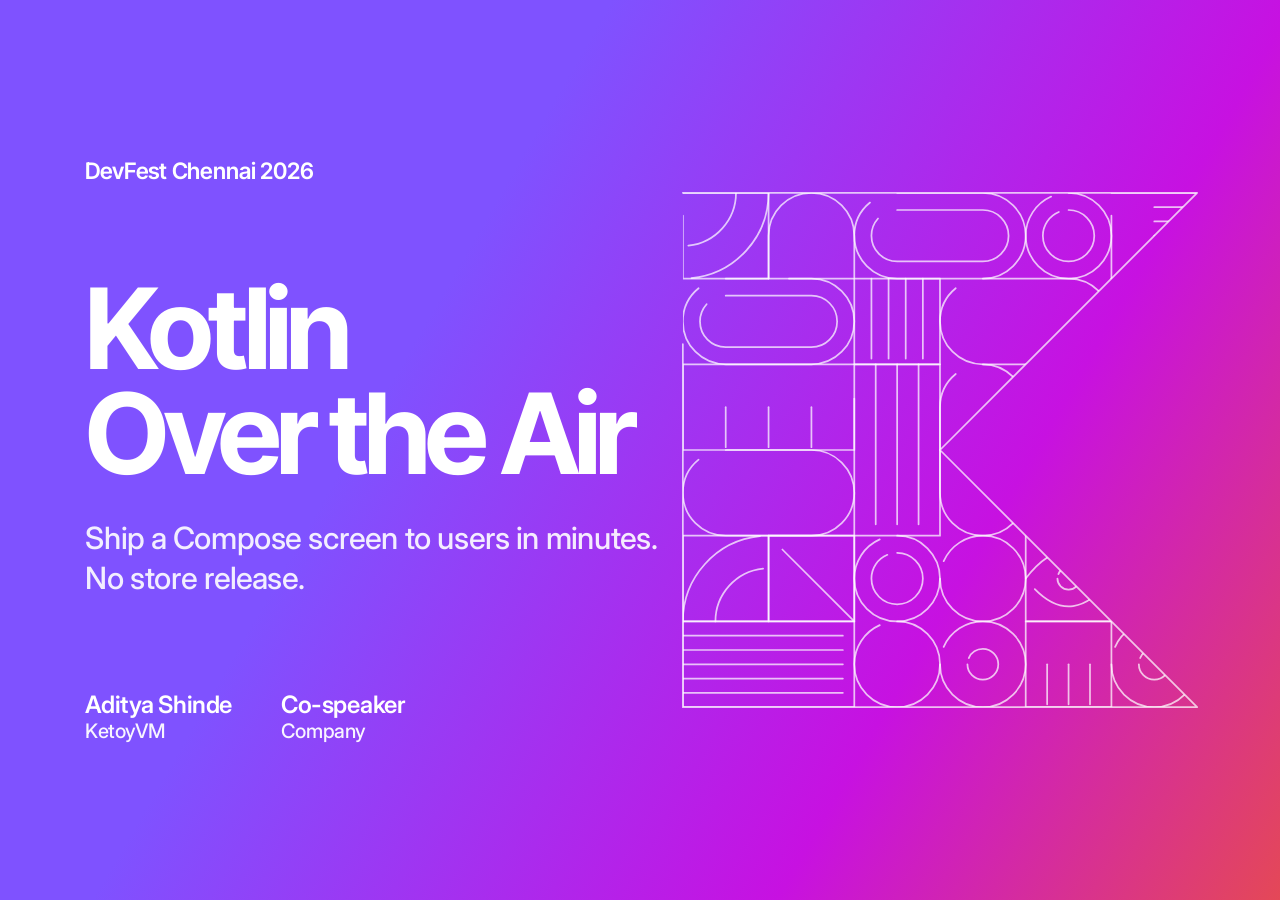
==== devfest-chennai-26/index.html @ d12cdced "DevFest Chennai 2026: Kotlin Over the Air Static site for slides.ketoy.dev. Landing page at the root" ====
<!doctype html>
<html lang="en">
<head>
  <meta charset="utf-8">
  <meta name="viewport" content="width=device-width, initial-scale=1">
  <title>Kotlin Over the Air — DevFest Chennai 2026</title>
  <meta name="description" content="Kotlin Over the Air: ship a Compose screen to users in minutes, without a store release — DevFest Chennai 2026">
  <link rel="stylesheet" href="vendor/reveal.js/dist/reset.css">
  <link rel="stylesheet" href="vendor/reveal.js/dist/reveal.css">
  <link rel="stylesheet" href="css/konf.css?v=20261015021016">
</head>
<body>

<!-- Shared gradients and markers -->
<svg width="0" height="0" style="position:absolute" aria-hidden="true">
  <defs>
    <linearGradient id="gLine" x1="0" y1="0" x2="1" y2="0">
      <stop offset="0" stop-color="#ff3d8b"/>
      <stop offset=".45" stop-color="#ff5a2a"/>
      <stop offset=".75" stop-color="#e03dff"/>
      <stop offset="1" stop-color="#8a3bff"/>
    </linearGradient>
    <linearGradient id="gWarm" x1="0" y1="0" x2="1" y2="1"><stop offset="0" stop-color="#ff8a1a"/><stop offset="1" stop-color="#ff3d8b"/></linearGradient>
    <linearGradient id="gSun" x1="0" y1="0" x2="1" y2="1"><stop offset="0" stop-color="#ffc61a"/><stop offset="1" stop-color="#ff7a1a"/></linearGradient>
    <linearGradient id="gViolet" x1="0" y1="0" x2="1" y2="1"><stop offset="0" stop-color="#9a3bff"/><stop offset="1" stop-color="#3b4bff"/></linearGradient>
    <linearGradient id="gPink" x1="0" y1="0" x2="1" y2="1"><stop offset="0" stop-color="#ff3d8b"/><stop offset="1" stop-color="#c42cf0"/></linearGradient>
    <!-- Icon set: monoline, 48px grid, drawn with currentColor -->
    <symbol id="i-code" viewBox="0 0 48 48"><path d="M17 14l-9 10 9 10M31 14l9 10-9 10M27 9l-6 30"/></symbol><symbol id="i-gear" viewBox="0 0 48 48"><circle cx="24" cy="24" r="7"/><path d="M24 5v7M24 36v7M5 24h7M36 24h7M10.6 10.6l5 5M32.4 32.4l5 5M10.6 37.4l5-5M32.4 15.6l5-5"/></symbol><symbol id="i-file" viewBox="0 0 48 48"><path d="M12 5h16l9 9v29H12z"/><path d="M28 5v9h9"/><circle cx="24.5" cy="27" r="5"/><path d="M21.5 31.5L20 39l4.5-2 4.5 2-1.5-7.5"/></symbol><symbol id="i-chip" viewBox="0 0 48 48"><rect x="14" y="14" width="20" height="20" rx="3"/><rect x="20" y="20" width="8" height="8" rx="1"/><path d="M19 7v7M24 7v7M29 7v7M19 34v7M24 34v7M29 34v7M7 19h7M7 24h7M7 29h7M34 19h7M34 24h7M34 29h7"/></symbol><symbol id="i-phone" viewBox="0 0 48 48"><rect x="14" y="5" width="20" height="38" rx="4"/><path d="M19 13h10M19 19h10M19 25h6M22 38h4"/></symbol><symbol id="i-braces" viewBox="0 0 48 48"><path d="M18 8c-4 0-5 2-5 5v6c0 3-2 5-4 5 2 0 4 2 4 5v6c0 3 1 5 5 5M30 8c4 0 5 2 5 5v6c0 3 2 5 4 5-2 0-4 2-4 5v6c0 3-1 5-5 5"/></symbol><symbol id="i-map" viewBox="0 0 48 48"><rect x="6" y="9" width="14" height="11" rx="2"/><rect x="28" y="28" width="14" height="11" rx="2"/><path d="M20 14.5h7a4 4 0 0 1 4 4V28"/><path d="M27 24l4 4 4-4"/></symbol><symbol id="i-grid" viewBox="0 0 48 48"><rect x="8" y="8" width="13" height="13" rx="2"/><rect x="27" y="8" width="13" height="13" rx="2"/><rect x="8" y="27" width="13" height="13" rx="2"/><rect x="27" y="27" width="13" height="13" rx="2"/></symbol><symbol id="i-kotlin" viewBox="0 0 48 48"><path d="M10 10h28L24 24l14 14H10z"/></symbol><symbol id="i-lock" viewBox="0 0 48 48"><rect x="12" y="21" width="24" height="19" rx="3"/><path d="M17 21v-5a7 7 0 0 1 14 0v5"/><path d="M24 29v4"/></symbol><symbol id="i-shield" viewBox="0 0 48 48"><path d="M24 5l15 5v12c0 9.5-6.5 16-15 20-8.5-4-15-10.5-15-20V10z"/><path d="M17.5 23.5l4.5 4.5 8.5-8.5"/></symbol><symbol id="i-layers" viewBox="0 0 48 48"><path d="M24 7l17 8.5L24 24 7 15.5z"/><path d="M7 24l17 8.5L41 24M7 32.5L24 41l17-8.5"/></symbol><symbol id="i-check" viewBox="0 0 48 48"><path d="M9 13l3 3 5-6M9 25l3 3 5-6M9 37l3 3 5-6M24 13h15M24 25h15M24 37h15"/></symbol><symbol id="i-play" viewBox="0 0 48 48"><circle cx="24" cy="24" r="17"/><path d="M20.5 16.5L32 24l-11.5 7.5z"/></symbol><symbol id="i-gauge" viewBox="0 0 48 48"><path d="M7 33a17 17 0 0 1 34 0"/><path d="M24 33l8-10"/><circle cx="24" cy="33" r="2.5"/><path d="M12 33h3M33 33h3M24 18v3"/></symbol><symbol id="i-power" viewBox="0 0 48 48"><path d="M24 7v15"/><path d="M15 12.5a14 14 0 1 0 18 0"/></symbol><symbol id="i-rewind" viewBox="0 0 48 48"><path d="M11 24a13 13 0 1 0 4-9.4"/><path d="M10 8v8h8"/></symbol><symbol id="i-home" viewBox="0 0 48 48"><path d="M7 23L24 9l17 14"/><path d="M12 19v21h24V19"/><path d="M20 40v-9h8v9"/></symbol><symbol id="i-text" viewBox="0 0 48 48"><path d="M10 11h28M24 11v27M17 38h14"/></symbol><symbol id="i-plug" viewBox="0 0 48 48"><path d="M18 5v10M30 5v10M12 15h24v8a12 12 0 0 1-24 0z"/><path d="M24 35v8"/></symbol><symbol id="i-brush" viewBox="0 0 48 48"><path d="M31 6l11 11-15 15-11-11z"/><path d="M16 23c-5 0-8 3.5-8 8.5 0 4-2.5 7-2.5 7s10.5 1 14-2.5c3-3 2.5-8-3.5-13z"/></symbol><symbol id="i-db" viewBox="0 0 48 48"><ellipse cx="24" cy="12" rx="13" ry="5"/><path d="M11 12v24c0 2.8 5.8 5 13 5s13-2.2 13-5V12M11 24c0 2.8 5.8 5 13 5s13-2.2 13-5"/></symbol><symbol id="i-nav" viewBox="0 0 48 48"><path d="M24 6l12 34-12-7-12 7z"/></symbol><symbol id="i-globe" viewBox="0 0 48 48"><circle cx="24" cy="24" r="17"/><path d="M7 24h34M24 7c5 5 7.5 11 7.5 17S29 36 24 41c-5-5-7.5-11-7.5-17S19 12 24 7z"/></symbol><symbol id="i-threads" viewBox="0 0 48 48"><path d="M7 14h34M7 24h24M7 34h29"/><circle cx="36" cy="24" r="3"/></symbol><symbol id="i-x" viewBox="0 0 48 48"><path d="M14 14l20 20M34 14L14 34"/></symbol><symbol id="i-team" viewBox="0 0 48 48"><circle cx="18" cy="17" r="6"/><circle cx="32" cy="19" r="5"/><path d="M7 39c0-6 5-10 11-10s11 4 11 10M29 30c6 0 12 3 12 9"/></symbol>
    <marker id="tip" viewBox="0 0 12 12" refX="10" refY="6" markerWidth="7" markerHeight="7" orient="auto-start-reverse">
      <path d="M0 0 L12 6 L0 12 z" fill="rgba(255,255,255,.64)"/>
    </marker>
  </defs>
</svg>

<div class="reveal">
  <div class="slides">

    <!-- 01 · TITLE ======================================================= -->
    <section class="s s-title kotlin" data-background-color="#7f52ff" data-background-gradient="linear-gradient(120deg, #7F52FF 0%, #7F52FF 34%, #C711E1 72%, #E44857 100%)">
      <svg class="art" data-art="line" data-cols="6" data-rows="6" data-cell="120" data-seed="11" data-mask="k" data-stroke="rgba(255,255,255,.72)"></svg>
      <div class="event z">DevFest Chennai 2026</div>
      <div class="z">
        <h1>Kotlin<br>Over the Air</h1>
        <p class="lead">Ship a Compose screen to users in minutes. No store release.</p>
      </div>
      <div class="who z">
        <span>Aditya Shinde<small>KetoyVM</small></span>
        <span>Co-speaker<small>Company</small></span>
      </div>
      <aside class="notes">
        <p>⏱ 0:00 → 1:30 · <b>[A] Aditya</b></p>
        <ul>
          <li>Hands up: who shipped a one-line fix, then waited a week?</li>
          <li>"That wait is what this talk is about."</li>
          <li>One sentence each: who we are. KetoyVM, open source.</li>
          <li>Promise: by the end you'll see a Kotlin edit reach a phone, live.</li>
        </ul>
        <p>→ "Let's start with that week."</p>
      </aside>
    </section>

    <!-- 02 · THE PROBLEM ================================================= -->
    <section class="s kotlin s-problem" data-background-color="#7f52ff">
      <svg class="art" data-art="solid" data-cols="4" data-rows="2" data-cell="110" data-seed="31" data-mask="rect" data-fills="url(#gWarm),url(#gSun),url(#gPink)" style="right:-30px; top:-30px; width:440px; height:220px"></svg>
      <h2>Your fix is ready today.<br>Your users get it <span class="late">next week.</span></h2>

      <span class="fragment trigger" data-fragment-index="0" data-run="timeline"></span>
      <div class="timeline" id="timeline">
        <div class="rail"><i></i></div>
        <div class="step" style="left:0%"><div class="node"></div><div class="t">Fix merged<small>Day 0</small></div></div>
        <div class="step" style="left:17%"><div class="node"></div><div class="t">Build + QA<small>Day 1–2</small></div></div>
        <div class="step" style="left:34%"><div class="node"></div><div class="t">Store review<small>hours to 2 days</small></div></div>
        <div class="step" style="left:52%"><div class="node"></div><div class="t">Staged rollout<small>days</small></div></div>
        <div class="step late" style="left:100%"><div class="node"></div><div class="t">Users update<small>1–2 weeks · some never</small></div></div>
      </div>

      <div class="who-ships">
        <span class="k fragment fade" data-fragment-index="1">Server-driven UI in production</span>
        <span class="v fragment fade" data-fragment-index="1">Airbnb · Lyft · Netflix · Spotify</span>
        <span class="k fragment fade" data-fragment-index="1">Code over the air in production</span>
        <span class="v fragment fade" data-fragment-index="1">React Native (Expo Updates) · Flutter (Shorebird)</span>
      </div>
      <p class="kq fragment rise" data-fragment-index="1">Kotlin and Compose<span>?</span></p>

      <aside class="notes">
        <p>⏱ 1:30 → 3:30 · <b>[A]</b> · CLICK ×2</p>
        <ul>
          <li><b>▶1 timeline.</b> Play review is hours. The long pole is <i>users not updating</i>.</li>
          <li>Feature flags only toggle what already shipped.</li>
          <li><b>▶2</b> Both rows and "Kotlin?" appear. SDUI teams: Airbnb, Lyft, Netflix, Spotify.</li>
          <li>RN and Flutter devs ship <i>code</i> over the air today.</li>
          <li>Land on "Kotlin?" Pause. Let the room answer.</li>
        </ul>
        <p>→ "Here's why that week matters."</p>
        <p><i>Swiggy / Flipkart removed: no public source. Add back only with a link.</i></p>
      </aside>
    </section>

    <!-- 03 · STATEMENT — Diwali ========================================== -->
    <section class="s st" data-background-color="#8f2cf0">
      <div class="field" data-field></div>
      <div class="z">
        <h2>Your Diwali banner has to be live on Diwali morning.</h2>
        <p class="lead">Not when the last user finally updates.</p>
      </div>
      <aside class="notes">
        <p>⏱ 3:30 → 4:00 · <b>[A]</b></p>
        <ul>
          <li>Let it sit. Two seconds of silence.</li>
          <li>A festival sale, a wrong price, a broken onboarding step.</li>
        </ul>
        <p>→ "Two ideas get confused here. Let's separate them."</p>
      </aside>
    </section>

    <!-- 04 · DESCRIBING vs SHIPPING ====================================== -->
    <section class="s s-vs" data-background-color="#1d1442">
      <svg class="art ghost fade-right" data-art="line" data-cols="16" data-rows="9" data-cell="120" data-seed="201" data-mask="rect" data-stroke="rgba(255,255,255,.09)" style="left:0; top:0; width:1920px; height:1080px"></svg>
      <svg class="art" data-art="line" data-cols="5" data-rows="2" data-cell="110" data-seed="17" data-mask="rect" style="right:-20px; top:-20px; width:550px; height:220px"></svg>
      <h2>Describing a screen<br>vs shipping a program</h2>

      <div class="lanes">
        <div class="lane-h"><svg class="ic lane-ic" aria-hidden="true"><use href="#i-braces"/></svg>Server-driven UI<small>sends a description</small></div>
        <div class="node-box dashed fragment light" data-fragment-index="1"><svg class="ic box-ic" aria-hidden="true"><use href="#i-braces"/></svg><span class="t"><code>{"type":…}</code></span><small>JSON description</small></div>
        <div class="node-box dashed fragment light" data-fragment-index="1"><svg class="ic box-ic" aria-hidden="true"><use href="#i-map"/></svg><span class="t">Interpreter</span><small>maps it to widgets</small></div>
        <div class="node-box dashed last fragment light" data-fragment-index="1"><svg class="ic box-ic" aria-hidden="true"><use href="#i-grid"/></svg><span class="t">Fixed widgets</span><small>no logic, no new UI</small></div>

        <div class="lane-h ota"><svg class="ic lane-ic" aria-hidden="true"><use href="#i-kotlin"/></svg>Kotlin over the air<small>sends a program</small></div>
        <div class="node-box solid fragment light" data-fragment-index="1"><svg class="ic box-ic" aria-hidden="true"><use href="#i-kotlin"/></svg><span class="t"><code>Screen.kt</code></span><small>Compose code</small></div>
        <div class="node-box solid fragment light" data-fragment-index="1"><svg class="ic box-ic" aria-hidden="true"><use href="#i-file"/></svg><span class="t"><code>.ktx</code> bundle</span><small>signed bytecode</small></div>
        <div class="node-box solid end last fragment light" data-fragment-index="1"><svg class="ic box-ic" aria-hidden="true"><use href="#i-chip"/></svg><span class="t">Sandboxed VM</span><small>state, Flow, M3</small></div>
      </div>

      <p class="verdict fragment rise" data-fragment-index="2">SDUI changes what a screen looks like.<br><span>OTA changes what it does.</span></p>
      <p class="capdef cap fragment rise" data-fragment-index="2">Both run only what the app chose to expose. We call those <b>capabilities</b>.</p>

      <aside class="notes">
        <p>⏱ 4:00 → 6:30 · <b>[A]</b> · CLICK ×2</p>
        <ul>
          <li><b>▶1</b> Both lanes light up. Walk them left to right: JSON ↔ a real <code>.kt</code> file,</li>
          <li>an interpreter ↔ a signed bytecode file,</li>
          <li>frozen widgets ↔ a VM with state, Flow, every component.</li>
          <li><b>▶2</b> ★ "SDUI changes what a screen looks like. OTA changes what it does."</li>
          <li>Define <b>capability</b>. You'll hear it all talk.</li>
        </ul>
        <p>→ "If you remember one sentence from today, make it this one."</p>
        <p><i>Store-policy question? "Hold it, slide 18 answers it."</i></p>
      </aside>
    </section>

    <!-- 05 · STATEMENT — Mantra ========================================== -->
    <section class="s st" data-background-color="#36333d">
      <svg class="art" data-art="line" data-cols="16" data-rows="3" data-cell="120" data-seed="4" data-mask="rect" style="left:0; bottom:0; width:1920px; height:360px"></svg>
      <div class="z" style="margin-top:-300px">
        <h2 class="mantra">The app is the operating system.<br><span>The server ships programs.</span></h2>
      </div>
      <aside class="notes">
        <p>⏱ 6:30 → 7:00 · <b>[A] → hand over to [B]</b></p>
        <ul><li>Say it once. Slowly. Don't explain it.</li></ul>
        <p>→ HANDOVER: "[B] will show you how a program gets from a <code>.kt</code> file to a phone."</p>
      </aside>
    </section>

    <!-- 06 · PIPELINE ===================================================== -->
    <section class="s s-map kotlin" data-background-color="#7f52ff">
      <svg class="art" data-art="line" data-cols="16" data-rows="2" data-cell="120" data-seed="42" data-mask="rect" data-stroke="rgba(255,255,255,.72)" style="left:0; bottom:0; width:1920px; height:240px"></svg>
      <h2>From <code>.kt</code> to a phone in five steps</h2>
      <div class="map">
        <div class="wire fragment" data-fragment-index="1"><span class="packet"></span></div>
        <div class="stop"><div class="o"><svg class="ic" aria-hidden="true"><use href="#i-code"/></svg></div><span class="num">01</span><b>Source</b><small>Kotlin + Compose</small></div>
        <div class="stop"><div class="o"><svg class="ic" aria-hidden="true"><use href="#i-gear"/></svg></div><span class="num">02</span><b>Compiler</b><small>checks the sandbox</small></div>
        <div class="stop"><div class="o"><svg class="ic" aria-hidden="true"><use href="#i-file"/></svg></div><span class="num">03</span><b>.ktx</b><small>a signed file</small></div>
        <div class="stop"><div class="o"><svg class="ic" aria-hidden="true"><use href="#i-chip"/></svg></div><span class="num">04</span><b>VM</b><small>inside your app</small></div>
        <div class="stop hot"><div class="o"><svg class="ic" aria-hidden="true"><use href="#i-phone"/></svg></div><span class="num">05</span><b>Compose</b><small>native UI</small></div>
      </div>
      <p class="define cap enter" style="--i:3"><b>KBC</b> = Ketoy bytecode, our own small instruction set.</p>
      <aside class="notes">
        <p>⏱ 7:00 → 8:00 · <b>[B]</b> · CLICK ×1</p>
        <ul>
          <li>One sentence per step. We go deep on 2, 3 and 4 next.</li>
          <li><b>▶1</b> Watch one screen travel the whole way.</li>
          <li>Define KBC (on screen). It's the only acronym.</li>
        </ul>
        <p>→ "Step two first: the compiler."</p>
      </aside>
    </section>

    <!-- 07–10 · COMPILER CODE WALK (auto-animated) ======================== -->
    <section class="s kotlin s-code" data-background-color="#7f52ff" data-auto-animate data-code-step="0">
      <svg class="art" data-id="deco" data-art="solid" data-cols="4" data-rows="2" data-cell="105" data-seed="58" data-mask="rect" data-fills="url(#gViolet),url(#gPink),url(#gWarm)" style="right:-30px; top:-30px; width:420px; height:210px"></svg>
      <div class="label" data-id="lbl">The compiler</div>
      <h2 data-id="h">Plain Kotlin in. Bytecode out.</h2>
      <div class="code-stage">
        <div class="code" data-id="code"><span class="l on" data-id="c1"><span class="an">@KetoyComposable</span></span><span class="l on" data-id="c2"><span class="kw">fun</span> <span class="fn">TodoListScreen</span>() {</span><span class="l i1" data-id="c3"><span class="kw">val</span> todos <span class="kw">by</span> <span class="fn">observeTodos</span>().<span class="fn">collectAsState</span>(emptyList())</span><span class="l i1" data-id="c4"><span class="fn">LazyColumn</span>(Modifier.<span class="fn">padding</span>(<span class="nu">16</span>.dp)) {</span><span class="l i2" data-id="c5"><span class="fn">items</span>(todos) { todo -&gt;</span><span class="l i3" data-id="c6"><span class="fn">Text</span>(todo.title, fontWeight = FontWeight.Bold)</span><span class="l i2" data-id="c7">}</span><span class="l i1" data-id="c8">}</span><span class="l" data-id="c9">}</span></div>
        <div class="bubble" data-id="bubble" style="top:2px">One annotation.<small>Everything this screen reaches compiles to KBC. Everything else stays normal Android code.</small></div>
      </div>
      <div class="step-dots" data-id="dots"><i class="on"></i><i></i><i></i><i></i></div>
      <aside class="notes">
        <p>⏱ 8:00 → 8:50 · <b>[B]</b></p>
        <ul>
          <li>Ordinary Compose. Only the annotation is new.</li>
          <li>The compiler follows every call from this root.</li>
          <li>It can live in your app module. No separate module.</li>
        </ul>
        <p>→ "Now the part server-driven UI can't do."</p>
      </aside>
    </section>

    <section class="s kotlin s-code" data-background-color="#7f52ff" data-auto-animate data-code-step="1">
      <svg class="art still" data-id="deco" data-art="solid" data-cols="4" data-rows="2" data-cell="105" data-seed="58" data-mask="rect" data-fills="url(#gViolet),url(#gPink),url(#gWarm)" style="right:-30px; top:-30px; width:420px; height:210px"></svg>
      <div class="label" data-id="lbl">The compiler</div>
      <h2 data-id="h">Plain Kotlin in. Bytecode out.</h2>
      <div class="code-stage">
        <div class="code" data-id="code"><span class="l" data-id="c1"><span class="an">@KetoyComposable</span></span><span class="l" data-id="c2"><span class="kw">fun</span> <span class="fn">TodoListScreen</span>() {</span><span class="l i1 on" data-id="c3"><span class="kw">val</span> todos <span class="kw">by</span> <span class="fn">observeTodos</span>().<span class="fn">collectAsState</span>(emptyList())</span><span class="l i1" data-id="c4"><span class="fn">LazyColumn</span>(Modifier.<span class="fn">padding</span>(<span class="nu">16</span>.dp)) {</span><span class="l i2" data-id="c5"><span class="fn">items</span>(todos) { todo -&gt;</span><span class="l i3" data-id="c6"><span class="fn">Text</span>(todo.title, fontWeight = FontWeight.Bold)</span><span class="l i2" data-id="c7">}</span><span class="l i1" data-id="c8">}</span><span class="l" data-id="c9">}</span></div>
        <div class="bubble" data-id="bubble" style="top:89px">Real state and Flow.<small><code>collectAsState</code>, <code>remember</code> and <code>ViewModel</code> run in the VM, with real recomposition.</small></div>
      </div>
      <div class="step-dots" data-id="dots"><i></i><i class="on"></i><i></i><i></i></div>
      <aside class="notes">
        <p>⏱ 8:50 → 9:40 · <b>[B]</b></p>
        <ul>
          <li><code>observeTodos()</code> is a capability: the host app provides it.</li>
          <li>The Flow, the state, recomposition: all real.</li>
          <li>Q&amp;A detail: lowers to dedicated opcodes (COLLECT_AS_STATE).</li>
        </ul>
        <p>→ "And the UI calls themselves…"</p>
      </aside>
    </section>

    <section class="s kotlin s-code" data-background-color="#7f52ff" data-auto-animate data-code-step="2">
      <svg class="art still" data-id="deco" data-art="solid" data-cols="4" data-rows="2" data-cell="105" data-seed="58" data-mask="rect" data-fills="url(#gViolet),url(#gPink),url(#gWarm)" style="right:-30px; top:-30px; width:420px; height:210px"></svg>
      <div class="label" data-id="lbl">The compiler</div>
      <h2 data-id="h">Plain Kotlin in. Bytecode out.</h2>
      <div class="code-stage">
        <div class="code" data-id="code"><span class="l" data-id="c1"><span class="an">@KetoyComposable</span></span><span class="l" data-id="c2"><span class="kw">fun</span> <span class="fn">TodoListScreen</span>() {</span><span class="l i1" data-id="c3"><span class="kw">val</span> todos <span class="kw">by</span> <span class="fn">observeTodos</span>().<span class="fn">collectAsState</span>(emptyList())</span><span class="l i1 on" data-id="c4"><span class="fn">LazyColumn</span>(Modifier.<span class="fn">padding</span>(<span class="nu">16</span>.dp)) {</span><span class="l i2 on" data-id="c5"><span class="fn">items</span>(todos) { todo -&gt;</span><span class="l i3 on" data-id="c6"><span class="fn">Text</span>(todo.title, fontWeight = FontWeight.Bold)</span><span class="l i2" data-id="c7">}</span><span class="l i1" data-id="c8">}</span><span class="l" data-id="c9">}</span></div>
        <div class="bubble" data-id="bubble" style="top:176px">Real Compose calls.<small>Parameters are matched by name, so a Material3 upgrade doesn't break old bundles.</small></div>
      </div>
      <div class="step-dots" data-id="dots"><i></i><i></i><i class="on"></i><i></i></div>
      <aside class="notes">
        <p>⏱ 9:40 → 10:30 · <b>[B]</b></p>
        <ul>
          <li>Each call goes to a generated <b>adapter</b>: a thin bridge to the real composable.</li>
          <li>Story: Material3 1.4 added <code>autoSize</code> to <code>Text</code>. Old bundles kept working.</li>
          <li>30 Material3 components, every parameter, generated by KSP.</li>
        </ul>
        <p>→ "Now watch what happens when I break the rules."</p>
      </aside>
    </section>

    <section class="s kotlin s-code" data-background-color="#7f52ff" data-auto-animate data-code-step="3">
      <svg class="art still" data-id="deco" data-art="solid" data-cols="4" data-rows="2" data-cell="105" data-seed="58" data-mask="rect" data-fills="url(#gViolet),url(#gPink),url(#gWarm)" style="right:-30px; top:-30px; width:420px; height:210px"></svg>
      <div class="label" data-id="lbl">The compiler</div>
      <h2 data-id="h">Plain Kotlin in. Bytecode out.</h2>
      <div class="code-stage">
        <div class="code" data-id="code"><span class="l" data-id="c1"><span class="an">@KetoyComposable</span></span><span class="l" data-id="c2"><span class="kw">fun</span> <span class="fn">TodoListScreen</span>() {</span><span class="l i1" data-id="c3"><span class="kw">val</span> todos <span class="kw">by</span> <span class="fn">observeTodos</span>().<span class="fn">collectAsState</span>(emptyList())</span><span class="l i1 on" data-id="c10"><span class="err"><span class="fn">Toast</span>.<span class="fn">makeText</span></span>(context, <span class="st">"hi"</span>, Toast.LENGTH_SHORT).<span class="fn">show</span>()</span><span class="l" data-id="c9">}</span></div>
        <div class="bubble err" data-id="bubble" style="top:147px">This doesn't compile.<small>The build fails, and the message names the fix.</small></div>
        <div class="err-line enter-shake"><b>e:</b>KetoyBC: Direct access to <u>android.widget.Toast</u>. Expose a capability instead.</div>
      </div>
      <div class="step-dots" data-id="dots"><i></i><i></i><i></i><i class="on"></i></div>
      <aside class="notes">
        <p>⏱ 10:30 → 11:30 · <b>[B]</b> · no clicks, builds itself</p>
        <ul>
          <li>Red squiggle: calling <code>Toast</code> directly.</li>
          <li>The error line drops in by itself: the build fails, naming the call and the fix.</li>
          <li>Forbidden: <code>android.*</code>, reflection, <code>java.io</code>, <code>GlobalScope</code>.</li>
          <li>★ "Not discouraged. Unreachable. There's no instruction for it."</li>
        </ul>
        <p>→ "One more thing the compiler does for you."</p>
      </aside>
    </section>

    <!-- 11 · STATEMENT — pinned compiler ================================== -->
    <section class="s st" data-background-color="#8f2cf0">
      <div class="field" data-field></div>
      <svg class="art" data-art="line" data-cols="5" data-rows="5" data-cell="110" data-seed="9" data-mask="k" data-stroke="rgba(255,255,255,.7)" style="right:120px; top:290px; width:460px; height:460px"></svg>
      <div class="z" style="max-width:1160px">
        <div class="label">The compiler</div>
        <h2>Your app moved to AGP&nbsp;9. The bundle didn't notice.</h2>
        <p class="lead">The KBC compiler ships its own Kotlin (2.4.10). Your app's Kotlin and AGP versions don't matter.</p>
      </div>
      <aside class="notes">
        <p>⏱ 11:30 → 12:00 · <b>[B]</b></p>
        <ul>
          <li>The compiler runs isolated, with its own classpath.</li>
          <li>Verified on a consumer app using a different Kotlin and AGP 9.</li>
          <li>This was our single biggest adoption blocker. Gone.</li>
        </ul>
        <p>→ "So what does adopting this cost you?"</p>
      </aside>
    </section>

    <!-- 12 · WHAT IT COSTS YOU ============================================ -->
    <section class="s kotlin s-cost" data-background-color="#7f52ff">
      <svg class="art" data-art="line" data-cols="3" data-rows="3" data-cell="100" data-seed="5" data-mask="k" data-stroke="rgba(255,255,255,.42)" style="right:110px; top:60px; width:230px; height:230px"></svg>
      <div class="label">What it costs you</div>
      <h2>Two files. One annotation.</h2>
      <div class="panes">
        <div class="enter" style="--i:0">
          <div class="fname">app/build.gradle.kts</div>
<div class="code"><span class="l"><span class="kw">plugins</span> {</span><span class="l i1"><span class="fn">alias</span>(ketoy.plugins.compiler)</span><span class="l">}</span><span class="l"><span class="kw">dependencies</span> {</span><span class="l i1"><span class="fn">implementation</span>(ketoy.bundles.core)</span><span class="l i1"><span class="fn">implementation</span>(ketoy.annotations)</span><span class="l">}</span><span class="l"><span class="kw">ketoy</span> {</span><span class="l i1">exportFromAppModule.<span class="fn">set</span>(<span class="kw">true</span>)</span><span class="l">}</span></div>
        </div>
        <div class="enter" style="--i:1">
          <div class="fname">AboutScreen.kt</div>
<div class="code"><span class="l"><span class="an">@KetoyComposable</span></span><span class="l"><span class="kw">fun</span> <span class="fn">AboutScreen</span>() {</span><span class="l i1"><span class="fn">Text</span>(<span class="st">"Vanakkam!"</span>)</span><span class="l">}</span><span class="l">&nbsp;</span><span class="l"><span class="cm">// in your NavHost</span></span><span class="l"><span class="fn">KetoyScreen</span>(</span><span class="l i1">entryPoint = <span class="st">"AboutScreen"</span>,</span><span class="l i1">nativeFallback = { <span class="fn">AboutNative</span>() },</span><span class="l">)</span></div>
        </div>
      </div>
      <p class="cmd enter" style="--i:2"><code>./gradlew :app:ketoyBundle</code> &nbsp;→&nbsp; <code>assets/ketoy/main.ktx</code></p>
      <aside class="notes">
        <p>⏱ 12:00 → 13:00 · <b>[B]</b> · no clicks, builds itself</p>
        <ul>
          <li>Gradle: one plugin, the core bundle, one line of config.</li>
          <li>The screen is plain Compose. The host keeps a native fallback.</li>
          <li>One task makes the signed file.</li>
          <li>Additive: nothing in your app is rewritten.</li>
        </ul>
        <p>→ HANDOVER: "Enough slides. [A], show them."</p>
        <p><i>Check the snippet against the published version's catalog aliases before stage.</i></p>
      </aside>
    </section>

    <!-- 13 · LIVE DEMO ===================================================== -->
    <section class="s s-demo" id="demo" data-background-color="#8f2cf0">
      <div class="field" data-field></div>
      <div class="z">
        <div class="rec"><i></i> LIVE</div>
        <h2>Demo</h2>
        <div class="flow"><span>Edit <code>TodoListScreen.kt</code></span><span class="a">→</span><span>ketoyBundle</span><span class="a">→</span><span>upload</span><span class="a">→</span><span>the phone updates</span></div>
      </div>
      <svg class="illus" viewBox="0 0 560 720" aria-hidden="true">
        <rect class="ln" pathLength="1" x="150" y="40" width="300" height="600" rx="44"/>
        <path class="ln" pathLength="1" d="M255 70h90"/>
        <rect class="ln" pathLength="1" x="186" y="130" width="228" height="120" rx="18"/>
        <path class="ln" pathLength="1" d="M186 290h228M186 340h228M186 390h160"/>
        <rect class="ln" pathLength="1" x="186" y="450" width="228" height="64" rx="32"/>
        <circle class="ln" pathLength="1" cx="430" cy="140" r="78"/>
        <path class="ln" pathLength="1" d="M393 140a37 37 0 1 1 11 26"/>
        <path class="ln" pathLength="1" d="M390 118v24h24"/>
        <path class="ln dash" pathLength="1" d="M70 690 C 120 560, 40 420, 150 330"/>
      </svg>
      <video class="demo-video" src="media/demo.mp4" muted playsinline preload="auto"></video>
      <aside class="notes">
        <p>⏱ 13:00 → 17:30 · <b>[A] drives · [B] narrates</b></p>
        <ul>
          <li>Phone on scrcpy / doc cam, on the KBC Todo screen.</li>
          <li>Change one visible thing: header text and a colour.</li>
          <li><code>./gradlew :app:ketoyBundle</code>, upload, relaunch.</li>
          <li>★ "I didn't reinstall anything."</li>
          <li>Bonus: the same file on the iOS simulator.</li>
          <li>Tamper: flip one byte, and the native screen appears.</li>
        </ul>
        <p><i>Fallback: put a recording at media/demo.mp4. Press V on this slide to play it full screen. Rehearse on venue Wi-Fi AND a hotspot.</i></p>
        <p>→ "What you just saw was a file. Let's open it."</p>
      </aside>
    </section>

    <!-- 14 · THE BUNDLE ==================================================== -->
    <section class="s s-bundle" data-background-color="#36333d">
      <svg class="art" data-art="hatch" data-w="560" data-h="560" data-r="420" data-gap="22" data-stroke="rgba(255,255,255,.16)" data-edge="url(#gLine)" style="right:0; top:0; width:560px; height:560px"></svg>
      <div class="label">The .ktx file</div>
      <h2>A program you can ship</h2>
      <div class="strip build">
        <div class="seg magic">KTOY<small>magic</small></div>
        <div class="seg hdr">Header<small>version</small></div>
        <div class="seg man">Manifests<small>what it needs</small></div>
        <div class="seg cd">Code<small>compressed</small></div>
        <div class="seg sig"><span class="sig-t"><svg class="ic" aria-hidden="true"><use href="#i-lock"/></svg>Signature</span><small>Ed25519</small></div>
      </div>
      <p class="sig-note fragment fade" data-fragment-index="1" data-sig>Checked first, against a key inside your APK</p>
      <div class="numbers fragment rise" data-fragment-index="1">
        <div class="n"><div class="v"><span data-count="1.6">1.6</span><span class="u">KB</span></div><p class="cap">a real screen on Google Play</p></div>
        <div class="n"><div class="v">≈<span data-count="0.7">0.7</span><span class="u">MB</span></div><p class="cap">the whole SDK in your APK</p></div>
        <div class="n hero"><div class="v">0</div><p class="cap">bytes parsed before the signature verifies</p></div>
      </div>
      <aside class="notes">
        <p>⏱ 17:30 → 18:30 · <b>[A]</b> · CLICK ×1</p>
        <ul>
          <li>Five parts build in. Manifests say which capabilities it needs.</li>
          <li><b>▶1</b> The signature lights up; the numbers appear.</li>
          <li>1.6 KB is FinSpare's About screen. ★ "Zero bytes parsed before the signature verifies."</li>
        </ul>
        <p>→ "Here's what happens when your app receives one."</p>
        <p><i>Verify 1.6 KB against the shipped APK and measure ≈0.7 MB on the release APK this month.</i></p>
      </aside>
    </section>

    <!-- 15 · VERIFY → ACTIVATE ============================================ -->
    <section class="s s-verify" data-background-color="#1d1442">
      <svg class="art fade-tr" data-art="waves" data-w="1100" data-h="420" data-n="12" data-amp="22" data-len="460" data-stroke="rgba(255,255,255,.13)" style="right:0; top:0; width:1100px; height:420px"></svg>
      <svg class="art" data-art="line" data-cols="4" data-rows="4" data-cell="95" data-seed="71" data-mask="k" style="right:128px; bottom:64px; width:300px; height:300px"></svg>
      <div class="label">On the phone</div>
      <h2>Verified before it's even read</h2>
      <div class="steps">
        <div class="rail"></div>
        <div class="st-i first enter" style="--i:0"><div class="dot"><svg class="ic" aria-hidden="true"><use href="#i-shield"/></svg></div><span class="num">01</span><b>Verify signature</b><p class="cap">key in the APK</p></div>
        <div class="st-i enter" style="--i:1"><div class="dot"><svg class="ic" aria-hidden="true"><use href="#i-layers"/></svg></div><span class="num">02</span><b>Read sections</b><p class="cap">version check</p></div>
        <div class="st-i enter" style="--i:2"><div class="dot"><svg class="ic" aria-hidden="true"><use href="#i-check"/></svg></div><span class="num">03</span><b>Check needs</b><p class="cap">every capability exists, by name</p></div>
        <div class="st-i last enter" style="--i:3"><div class="dot"><svg class="ic" aria-hidden="true"><use href="#i-play"/></svg></div><span class="num">04</span><b>Activate</b><p class="cap">or fall back to the native screen</p></div>
      </div>
      <div class="tamper fragment rise shake" data-fragment-index="1"><span class="bar"></span><p><span>One byte changed?</span> It stops at step 1 and shows your native screen.</p></div>
      <aside class="notes">
        <p>⏱ 18:30 → 19:30 · <b>[A]</b> · CLICK ×1</p>
        <ul>
          <li>The four steps rise in. Pause on 3: a missing capability is rejected by name, at load.</li>
          <li><b>▶1</b> Tamper line: callback to the demo.</li>
        </ul>
        <p>→ "That 'portable' format wasn't always portable."</p>
      </aside>
    </section>

    <!-- 16 · STATEMENT — honest failure =================================== -->
    <section class="s st kotlin coral" data-background-color="#e44857">
      <svg class="art" data-art="line" data-cols="4" data-rows="4" data-cell="110" data-seed="88" data-mask="k" data-stroke="rgba(255,255,255,.72)" style="right:-40px; bottom:-40px; width:440px; height:440px"></svg>
      <div class="z">
        <div class="label">Something we got wrong</div>
        <h2>Every bundle we shipped was Brotli.</h2>
        <p class="lead">Brotli decoding needed a JVM library, so our "portable" format was Android-only. Now it's DEFLATE: zlib exists everywhere.</p>
      </div>
      <aside class="notes">
        <p>⏱ 19:30 → 20:15 · <b>[A]</b></p>
        <ul>
          <li>Tell it as a story: the default hid the assumption.</li>
          <li>The fix is what let the same file run on iOS.</li>
          <li>★ "Assumptions hide in defaults."</li>
        </ul>
        <p>→ HANDOVER: "[B], what does the VM actually let a bundle do?"</p>
      </aside>
    </section>

    <!-- 17 · RUNTIME — the sandbox ======================================== -->
    <section class="s kotlin s-vm" data-background-color="#7f52ff">
      <svg class="art fade-left-half" data-art="rings" data-cx="628" data-cy="560" data-from="560" data-to="1500" data-gap="52" data-stroke="rgba(255,255,255,.09)" style="left:0; top:0; width:1920px; height:1080px"></svg>
      <h2 style="font-size:76px">A VM that can only reach what you hand it</h2>
      <div class="wrap">
        <div class="ring">
          <svg viewBox="0 0 1000 640" aria-hidden="true">
            <path id="wallPath" class="wall" d="M30 320 A470 300 0 1 1 970 320 A470 300 0 1 1 30 320"/>
            <circle class="halo" cx="500" cy="320" r="160"/>
            <g class="spokes draw-auto"><path class="stroke" pathLength="1" d="M500 320 L500 124"/><path class="stroke" pathLength="1" d="M500 320 L751 222"/><path class="stroke" pathLength="1" d="M500 320 L751 418"/><path class="stroke" pathLength="1" d="M500 320 L500 516"/><path class="stroke" pathLength="1" d="M500 320 L249 418"/><path class="stroke" pathLength="1" d="M500 320 L249 222"/></g>
            <text class="wall-label"><textPath href="#wallPath" startOffset="25%" text-anchor="middle">SANDBOX</textPath></text>
          </svg>
          <div class="core"><b>KBC VM</b></div>
            <span class="sticker s-yellow auto" style="left:500px; top:124px; --r:-4deg; --i:0">Compose adapters</span>
            <span class="sticker s-pink auto" style="left:751px; top:222px; --r:5deg; --i:1">Navigation</span>
            <span class="sticker s-grad auto" style="left:728px; top:418px; --r:-3deg; --i:2">Room · DataStore</span>
            <span class="sticker s-teal auto" style="left:500px; top:516px; --r:3deg; --i:3">Your capabilities</span>
            <span class="sticker s-orange auto" style="left:249px; top:418px; --r:-5deg; --i:4">Ktor network</span>
            <span class="sticker s-white auto" style="left:249px; top:222px; --r:4deg; --i:5">Dispatchers</span>
            <span class="sticker s-no fragment stick" data-fragment-index="1" style="left:120px; top:22px; --r:-3deg; --i:0"><i class="stamp" aria-hidden="true"><svg class="ic"><use href="#i-x"/></svg></i>Raw Android API</span>
            <span class="sticker s-no fragment stick" data-fragment-index="1" style="left:880px; top:22px; --r:4deg; --i:1"><i class="stamp" aria-hidden="true"><svg class="ic"><use href="#i-x"/></svg></i>Reflection</span>
            <span class="sticker s-no fragment stick" data-fragment-index="1" style="left:120px; top:618px; --r:3deg; --i:2"><i class="stamp" aria-hidden="true"><svg class="ic"><use href="#i-x"/></svg></i>GlobalScope</span>
            <span class="sticker s-no fragment stick" data-fragment-index="1" style="left:880px; top:618px; --r:-4deg; --i:3"><i class="stamp" aria-hidden="true"><svg class="ic"><use href="#i-x"/></svg></i>DEX / JVM classes</span>
        </div>
        <div class="facts">
          <div class="fact enter" style="--i:1"><b>Real coroutines</b><p class="cap">suspend, Flow, cancellation</p></div>
          <div class="fact enter" style="--i:2"><b>One VM per process</b><p class="cap">state survives rotation</p></div>
          <div class="fact enter" style="--i:3"><b>Nothing executable</b><p class="cap">no reflection, no JIT on iOS</p></div>
        </div>
      </div>
      <p class="capline cap enter" style="--i:4">Host registers <code>observeTodos</code>. Bundle declares it needs <code>observeTodos</code>. Missing? <b>Rejected at load, by name.</b></p>
      <aside class="notes">
        <p>⏱ 20:15 → 22:00 · <b>[B]</b> · CLICK ×1</p>
        <ul>
          <li>Stickers stick on by themselves. Inside the wall: only what the host registered on purpose.</li>
          <li><b>▶1</b> Outside: reflection, raw Android, DEX. ★ "Not discouraged. Unreachable."</li>
          <li>Real coroutines; one VM shared by every screen; zero executable memory.</li>
          <li>Read the bottom line: how a capability works.</li>
        </ul>
        <p>→ "And because the VM is plain Kotlin Multiplatform…"</p>
        <p><i>Perf question: only quote a number you measured this month on the Pixel. Otherwise: "FinSpare's About screen is indistinguishable from native."</i></p>
      </aside>
    </section>

    <!-- 18 · iOS — one bundle, three renderers ============================ -->
    <section class="s kotlin s-ios" data-background-color="#7f52ff" style="padding-bottom:84px">
      <svg class="art" data-art="solid" data-cols="4" data-rows="2" data-cell="100" data-seed="121" data-mask="rect" data-fills="url(#gPink),url(#gWarm),url(#gViolet)" style="right:-30px; top:-30px; width:400px; height:200px"></svg>
      <h2>One signed bundle. Three renderers.</h2>
      <p class="file"><b>main.ktx</b> · 7.6 KB · one signing key</p>

      <div class="devices">
        <div class="device enter" style="--i:0">
          <div class="plat"><svg viewBox="0 0 48 48"><path d="M11 21a13 13 0 0 1 26 0z"/><path d="M11 25h26v12a3 3 0 0 1-3 3H14a3 3 0 0 1-3-3z"/><path d="M16 7l3.5 5M32 7l-3.5 5"/><circle cx="19" cy="16.5" r="1.4" fill="#fff" stroke="none"/><circle cx="29" cy="16.5" r="1.4" fill="#fff" stroke="none"/></svg>Android <small>Compose</small></div>
          <div class="phone">
            <img class="shot" src="media/android.png" alt="" onerror="this.remove()">
            <div class="sb"><span>12:35</span><span class="ic"><i></i><i></i></span></div>
            <div class="top">Todos</div>
            <div class="stickers"><span class="stk a">Vanakkam</span><span class="stk b">it's</span><span class="stk c">DevFest</span></div>
            <div class="row">Buy filter coffee<span class="chk"></span></div>
            <div class="row">Finish the slides<span class="chk done"></span></div>
            <div class="row">Dark mode<span class="sw"></span></div>
            <div class="search">Search<svg viewBox="0 0 24 24"><circle cx="10" cy="10" r="7"/><path d="M15 15l6 6"/></svg></div>
          </div>
          <p class="under">Live on Google Play</p>
        </div>
        <div class="device enter" style="--i:1">
          <div class="plat"><svg viewBox="0 0 48 48"><path d="M33 25.5c0-4.4 3.6-6.5 3.8-6.6-2.1-3-5.3-3.4-6.4-3.4-2.7-.3-5.3 1.6-6.7 1.6s-3.5-1.6-5.8-1.5c-3 0-5.7 1.7-7.2 4.4-3.1 5.4-.8 13.3 2.2 17.7 1.5 2.1 3.2 4.5 5.5 4.4 2.2-.1 3-1.4 5.7-1.4s3.4 1.4 5.7 1.4c2.4 0 3.9-2.2 5.3-4.3 1.7-2.4 2.4-4.8 2.4-4.9-.1 0-4.5-1.7-4.5-7.4z"/><path d="M28.6 12.3c1.2-1.5 2-3.5 1.8-5.5-1.7.1-3.8 1.2-5 2.6-1.1 1.3-2.1 3.3-1.8 5.3 1.9.1 3.8-1 5-2.4z"/></svg>iOS <small>SwiftUI</small></div>
          <div class="phone ios-native">
            <img class="shot" src="media/ios-swiftui.png" alt="" onerror="this.remove()">
            <div class="sb"><span>9:41</span><span class="isl"></span><span class="ic"><i></i><i></i></span></div>
            <div class="top">Todos</div>
            <div class="stickers"><span class="stk a">Vanakkam</span><span class="stk b">it's</span><span class="stk c">DevFest</span></div>
            <div class="row">Buy filter coffee<span class="chk"></span></div>
            <div class="row">Finish the slides<span class="chk done"></span></div>
            <div class="row">Dark mode<span class="sw"></span></div>
            <div class="search">Search<svg viewBox="0 0 24 24"><circle cx="10" cy="10" r="7"/><path d="M15 15l6 6"/></svg></div>
          </div>
          <p class="under">Real VStack and Text</p>
        </div>
        <div class="device enter" style="--i:2">
          <div class="plat"><svg viewBox="0 0 48 48"><path d="M33 25.5c0-4.4 3.6-6.5 3.8-6.6-2.1-3-5.3-3.4-6.4-3.4-2.7-.3-5.3 1.6-6.7 1.6s-3.5-1.6-5.8-1.5c-3 0-5.7 1.7-7.2 4.4-3.1 5.4-.8 13.3 2.2 17.7 1.5 2.1 3.2 4.5 5.5 4.4 2.2-.1 3-1.4 5.7-1.4s3.4 1.4 5.7 1.4c2.4 0 3.9-2.2 5.3-4.3 1.7-2.4 2.4-4.8 2.4-4.9-.1 0-4.5-1.7-4.5-7.4z"/><path d="M28.6 12.3c1.2-1.5 2-3.5 1.8-5.5-1.7.1-3.8 1.2-5 2.6-1.1 1.3-2.1 3.3-1.8 5.3 1.9.1 3.8-1 5-2.4z"/></svg>iOS <small>Compose MP</small></div>
          <div class="phone">
            <img class="shot" src="media/ios-cmp.png" alt="" onerror="this.remove()">
            <div class="sb"><span>9:41</span><span class="isl"></span><span class="ic"><i></i><i></i></span></div>
            <div class="top">Todos</div>
            <div class="stickers"><span class="stk a">Vanakkam</span><span class="stk b">it's</span><span class="stk c">DevFest</span></div>
            <div class="row">Buy filter coffee<span class="chk"></span></div>
            <div class="row">Finish the slides<span class="chk done"></span></div>
            <div class="row">Dark mode<span class="sw"></span></div>
            <div class="search">Search<svg viewBox="0 0 24 24"><circle cx="10" cy="10" r="7"/><path d="M15 15l6 6"/></svg></div>
          </div>
          <p class="under">Material3 on Skia, 30 of 30</p>
        </div>
      </div>

      <div class="policy">
        <span class="enter" style="--i:3"><span class="y">✓</span>Play review: passed</span>
        <span class="p enter" style="--i:4"><b>App Store:</b>&nbsp;built for guideline 2.5.2, submission pending</span>
      </div>

      <aside class="notes">
        <p>⏱ 22:00 → 24:30 · <b>[B]</b> · no clicks, builds itself</p>
        <ul>
          <li>Same bytes, same key as the Android app. No second compiler.</li>
          <li>Android: Compose, the thing on Play.</li>
          <li>★ "Compose Multiplatform can't produce SwiftUI views. So we wrote a walker that does." Dynamic Type, VoiceOver, native scroll.</li>
          <li>CMP: Material3 on Skia, all 30 components, parity-tested.</li>
          <li>Play: interpreted code in a VM is the allowed lane.</li>
          <li>App Store: say "pending" out loud. Canvas isn't on SwiftUI yet.</li>
        </ul>
        <p>→ HANDOVER: "Real apps aren't one screen. [A]?"</p>
        <p><i>Drop real screenshots at media/android.png, media/ios-swiftui.png, media/ios-cmp.png (portrait 3:5). They replace the drawn phones automatically.</i></p>
      </aside>
    </section>

    <!-- 19 · SCALE + ROLLBACK ============================================= -->
    <section class="s s-scale" data-background-color="#1d1442">
      <div class="dots fade-down"></div>
      <svg class="art" data-art="line" data-cols="4" data-rows="2" data-cell="100" data-seed="133" data-mask="rect" style="right:-20px; top:-20px; width:400px; height:200px"></svg>
      <div class="label">At scale</div>
      <h2>Many bundles. One signed graph.</h2>
      <div class="wrap">
        <div>
          <div class="graph-box">
            <svg class="graph" viewBox="0 0 1000 560" aria-hidden="true">
              <g>
                <path class="wire stroke" pathLength="1" d="M210 120 C 330 120, 300 262, 398 266" marker-end="url(#tip)"/>
                <path class="wire stroke" pathLength="1" d="M210 440 C 330 440, 300 298, 398 294" marker-end="url(#tip)"/>
              </g>
              <g>
                <path class="wire stroke" pathLength="1" d="M850 120 C 740 120, 770 262, 682 266" marker-end="url(#tip)"/>
                <path class="wire stroke" pathLength="1" d="M850 440 C 740 440, 770 298, 682 294" marker-end="url(#tip)"/>
              </g>
            </svg>
            <span class="sticker s-yellow auto" style="left:17.0%; top:21.43%; --r:-4deg; --i:0">checkout.ktx<i class="tag s-white" style="--t:5deg">feature</i></span>
            <span class="sticker s-pink auto" style="left:17.0%; top:78.57%; --r:3deg; --i:1">offers.ktx<i class="tag s-white" style="--t:-4deg">feature</i></span>
            <span class="sticker s-grad hero" style="left:54.0%; top:50.00%; --r:-2deg">main.ktx<i class="tag s-yellow" style="--t:6deg">expect</i></span>
            <span class="sticker s-teal auto" style="left:86.0%; top:21.43%; --r:4deg; --i:0">android<i class="tag s-white" style="--t:-5deg">actual</i></span>
            <span class="sticker s-white auto" style="left:86.0%; top:78.57%; --r:-3deg; --i:1">ios<i class="tag s-teal" style="--t:5deg">actual</i></span>
          </div>
          <p class="gcap cap enter" style="--i:2"><code>expect</code> / <code>actual</code>, at the bundle boundary. Signed and switched on as one.</p>
        </div>
        <div class="ladder">
          <div class="r enter" style="--i:2"><span class="i disc s-yellow" style="--r:-6deg"><svg class="ic" aria-hidden="true"><use href="#i-gauge"/></svg></span><div><b>Canary</b><p class="cap">1% → 25% → 100%, per device</p><div class="meter"><i></i></div></div></div>
          <div class="r enter" style="--i:3"><span class="i disc s-pink" style="--r:5deg"><svg class="ic" aria-hidden="true"><use href="#i-power"/></svg></span><div><b>Kill switch</b><p class="cap">pin a bundle, revoke a key</p></div></div>
          <div class="r enter" style="--i:4"><span class="i disc s-orange" style="--r:-4deg"><svg class="ic" aria-hidden="true"><use href="#i-rewind"/></svg></span><div><b>Automatic rollback</b><p class="cap">a crash returns to the last good one</p></div></div>
          <div class="r big enter" style="--i:5"><span class="i disc s-teal" style="--r:6deg"><svg class="ic" aria-hidden="true"><use href="#i-home"/></svg></span><div><b>Native fallback, always</b><p class="cap">bad or missing: your native screen</p></div></div>
        </div>
      </div>
      <p class="plane enter" style="--i:6">No control plane. <span>Your CDN, your remote config, your rules.</span></p>
      <aside class="notes">
        <p>⏱ 24:30 → 26:30 · <b>[A]</b> · no clicks, builds itself</p>
        <ul>
          <li>Feature teams ship their own bundle; <code>main</code> imports them by name.</li>
          <li>★ "It's <code>expect</code>/<code>actual</code>, at the bundle boundary." One signed manifest, never half a graph.</li>
          <li>Canary: a fixed bucket per install. Pause at 1%.</li>
          <li>Kill switch, then rollback, with a blocklist so it never loops.</li>
          <li>Slow down. This answers the architect's question.</li>
          <li>Design principle: a crash in a config SDK must never disarm your kill switch.</li>
        </ul>
        <p>→ "Which brings us to when you should NOT use this."</p>
      </aside>
    </section>

    <!-- 20 · WHEN NOT TO USE THIS ========================================= -->
    <section class="s kotlin s-not" data-background-color="#7f52ff">
      <svg class="art" data-art="solid" data-cols="5" data-rows="2" data-cell="100" data-seed="97" data-mask="rect" data-fills="url(#gSun),url(#gWarm),url(#gPink)" style="right:-30px; bottom:-30px; width:500px; height:200px"></svg>
      <div class="label">Honestly</div>
      <h2>When not to use this</h2>
      <div class="nots">
        <div class="row enter" style="--i:0"><div class="q"><svg class="ic q-ic" aria-hidden="true"><use href="#i-text"/></svg><span>Only need copy and layout?</span></div><div class="a">Use SDUI or remote config. It's simpler.</div></div>
        <div class="row enter" style="--i:1"><div class="q"><svg class="ic q-ic" aria-hidden="true"><use href="#i-plug"/></svg><span>Need a platform API the app doesn't expose?</span></div><div class="a">That's an app release. By design.</div></div>
        <div class="row enter" style="--i:2"><div class="q"><svg class="ic q-ic" aria-hidden="true"><use href="#i-brush"/></svg><span><code>Canvas</code> on the SwiftUI backend?</span></div><div class="a">Not yet. It fails by name, not silently.</div></div>
      </div>
      <aside class="notes">
        <p>⏱ 26:30 → 27:30 · <b>[A]</b> · no clicks, builds itself</p>
        <ul>
          <li>This slide is what separates a talk from a pitch.</li>
          <li>One line each. Don't apologise.</li>
        </ul>
        <p>→ HANDOVER: "[B], bring it home."</p>
      </aside>
    </section>

    <!-- 21 · THREE THINGS ================================================== -->
    <section class="s s-three" data-background-color="#8f2cf0">
      <div class="field" data-field></div>
      <svg class="art" data-art="line" data-cols="3" data-rows="3" data-cell="110" data-seed="105" data-mask="k" data-stroke="rgba(255,255,255,.7)" style="right:128px; bottom:96px; width:330px; height:330px"></svg>
      <div class="label">If you remember three things</div>
      <div class="list">
        <div class="it enter" style="--i:0"><span class="i">1</span><b>The app is the OS. The server ships programs.</b></div>
        <div class="it enter" style="--i:1"><span class="i">2</span><b>One annotation. The compiler is the sandbox.</b></div>
        <div class="it enter" style="--i:2"><span class="i">3</span><b>Signed before parsed. Native fallback, always.</b></div>
      </div>
      <p class="callback fragment rise">Your fix is ready today. Your users get it <span>today.</span></p>
      <aside class="notes">
        <p>⏱ 27:30 → 28:30 · <b>[B]</b> · CLICK ×1</p>
        <ul>
          <li>Ten seconds per line. Don't re-explain.</li>
          <li><b>▶1</b> ★ Callback to slide 2: "…your users get it <i>today</i>."</li>
        </ul>
        <p>→ "Thank you."</p>
      </aside>
    </section>

    <!-- 22 · THANK YOU ===================================================== -->
    <section class="s s-thanks kotlin" data-background-color="#7f52ff" data-background-gradient="linear-gradient(120deg, #7F52FF 0%, #7F52FF 34%, #C711E1 72%, #E44857 100%)">
      <svg class="art" data-art="line" data-cols="5" data-rows="5" data-cell="112" data-seed="23" data-mask="k" data-stroke="rgba(255,255,255,.72)"></svg>
      <h2 class="z">Thank you</h2>
      <div class="row z">
        <img class="qr" src="media/qr-repo.svg" alt="QR code for github.com/KetoyDev/KetoyVM">
        <div class="links">
          <a href="https://github.com/KetoyDev/KetoyVM">github.com/KetoyDev/KetoyVM</a>
          <a href="https://ketoy.dev">ketoy.dev</a>
          <p class="cap">Quick start in 15 minutes.</p>
        </div>
      </div>
      <div class="who z"><span>Aditya Shinde</span><span>Co-speaker</span><span>#DevFestChennai</span></div>
      <aside class="notes">
        <p>⏱ 28:30 → 30:00 · <b>[A + B]</b></p>
        <ul>
          <li>Leave this up for all of Q&amp;A.</li>
          <li>Point at the QR. Say where to find you.</li>
        </ul>
        <p>Q&amp;A prep: SCRIPT.md, original slide 10 (perf, App Store, capability versioning, minAppVersion).</p>
        <p><i>QR is real (github.com/KetoyDev/KetoyVM). Test it from two phones. Replace "after the talk" with your booth or location.</i></p>
      </aside>
    </section>

  </div>
</div>

<script src="vendor/reveal.js/dist/reveal.js"></script>
<script src="vendor/reveal.js/plugin/notes/notes.js"></script>
<script src="js/art.js?v=20261015021016"></script>
<script src="js/deck.js?v=20261015021016"></script>
</body>
</html>
---- devfest-chennai-26/css/konf.css ----
/* ------------------------------------------------------------------
   Kotlin Over the Air — DevFest Chennai 2026

   Visual language taken from the KotlinConf 2024–2026 stage decks:
   - flat saturated surfaces (violet, Kotlin purple/coral/gradient, ink, graphite, field)
   - one idea per slide, generous empty space, left-aligned type
   - monoline geometric line-art clipped to the Kotlin mark
   - code on violet with a lifted highlight and a speech-bubble callout
   - diagrams drawn with thin outlines, never glass cards

   Hard rules: nothing the audience reads under 30px on the 1920×1080
   canvas; no glows, no blur, no blend modes, no ambient loops.
   ------------------------------------------------------------------ */

@import url('https://fonts.googleapis.com/css2?family=Inter+Tight:wght@500;600;700;800&family=Inter:wght@400;500;600;700&family=JetBrains+Mono:wght@400;500;700&display=swap');

:root {
  /* surfaces */
  --violet: #7F52FF;          /* Kotlin purple: the main surface */
  --violet-deep: #3a1cb8;
  --violet-lift: #C711E1;     /* Kotlin magenta: lifted code lines */
  --bubble: #E44857;          /* Kotlin coral: speech bubbles */
  /* Kotlin brand colours (the three stops of the official mark) */
  --k-purple: #7F52FF;
  --k-magenta: #C711E1;
  --k-coral: #E44857;
  --k-gradient: linear-gradient(120deg, #7F52FF 0%, #7F52FF 34%, #C711E1 72%, #E44857 100%);
  --graphite: #36333d;
  --ink: #1d1442;
  --graphite-line: rgba(255, 255, 255, .28);

  /* accents */
  --teal: #45e6c4;
  --yellow: #ffc61a;
  --orange: #ff7a1a;
  --pink: #ff3d8b;
  --magenta: #c42cf0;
  --blue: #4a6bff;
  --red: #ff5a6e;

  --white: #ffffff;
  --white-80: rgba(255, 255, 255, .82);
  --white-60: rgba(255, 255, 255, .64);
  --white-40: rgba(255, 255, 255, .42);

  --display: 'Inter Tight', 'Inter', -apple-system, 'Segoe UI', sans-serif;
  --text: 'Inter', -apple-system, 'Segoe UI', sans-serif;
  --mono: 'JetBrains Mono', ui-monospace, SFMono-Regular, Menlo, monospace;

  --ease: cubic-bezier(.22, .8, .2, 1);
}

html, body, .reveal-viewport { background: var(--violet); }

/* ---------- Base ---------------------------------------------------- */

.reveal {
  font-family: var(--text);
  font-size: 40px;
  font-weight: 500;
  color: var(--white);
  letter-spacing: -0.01em;
  -webkit-font-smoothing: antialiased;
}
.reveal .slides { text-align: left; }
.reveal .slides section { padding: 0; height: 100%; box-sizing: border-box; }
.reveal .slides section.s { width: 100%; padding: 104px 128px; display: flex; flex-direction: column; }

.reveal h1, .reveal h2, .reveal h3 {
  font-family: var(--display);
  color: var(--white);
  margin: 0;
  text-transform: none;
  text-shadow: none;
  font-weight: 700;
  line-height: 1.02;
  letter-spacing: -0.035em;
}
.reveal h1 { font-size: 150px; }
.reveal h2 { font-size: 88px; }
.reveal h3 { font-size: 52px; letter-spacing: -0.025em; }
.reveal p { margin: 0; line-height: 1.3; }
.reveal b, .reveal strong { font-weight: 700; color: inherit; }
.reveal em { font-style: normal; }
.reveal code { font-family: var(--mono); font-size: .9em; }
.reveal a { color: inherit; text-decoration: none; }

.label { font-family: var(--display); font-size: 36px; font-weight: 700; color: var(--teal); letter-spacing: -0.015em; margin-bottom: 22px; }
.lead { font-size: 46px; font-weight: 500; color: var(--white-80); letter-spacing: -0.02em; line-height: 1.28; }
.cap { font-size: 32px; color: var(--white-60); line-height: 1.3; }
.mono { font-family: var(--mono); }

/* Big statement slides */
.st { justify-content: center; }
.st h2 { font-size: 132px; line-height: .98; letter-spacing: -0.045em; max-width: 1500px; }
.st .lead { margin-top: 56px; max-width: 1340px; }
.st .label { margin-bottom: 36px; }
.st h2.mantra { font-size: 104px; max-width: none; line-height: 1.06; }
.st h2.mantra span { color: var(--teal); }

.z { position: relative; z-index: 2; }
.reveal .slides section.s > :not(.art):not(.field):not(.dots):not(.pen-layer):not(.step-dots):not(.demo-video):not(.illus):not(.trigger):not(aside) { position: relative; z-index: 2; }

/* Icons: one monoline set, 48px grid, coloured by currentColor. */
.ic { width: 48px; height: 48px; fill: none; stroke: currentColor; stroke-width: 2.6; stroke-linecap: round; stroke-linejoin: round; flex: 0 0 auto; overflow: visible; }
.num { display: block; font-family: var(--mono); font-size: 30px; font-weight: 500; color: var(--white-60); letter-spacing: .02em; }
.kotlin .label { color: rgba(255,255,255,.9); }
.kotlin.coral .label { color: #3b0a14; }

/* ---------- Artwork --------------------------------------------------- */

.art { position: absolute; z-index: 1; overflow: visible; pointer-events: none; }
.art.ghost { z-index: 0; }

/* Backdrop masks: texture lives at the edges and fades out before the text. */
.fade-right { -webkit-mask-image: linear-gradient(to left, #000 0%, #000 12%, transparent 44%); mask-image: linear-gradient(to left, #000 0%, #000 12%, transparent 44%); }
.fade-tr { -webkit-mask-image: radial-gradient(120% 120% at 100% 0%, #000 30%, transparent 72%); mask-image: radial-gradient(120% 120% at 100% 0%, #000 30%, transparent 72%); }
.fade-left-half { -webkit-mask-image: linear-gradient(to right, #000 0%, #000 42%, transparent 60%); mask-image: linear-gradient(to right, #000 0%, #000 42%, transparent 60%); }
.fade-down { -webkit-mask-image: linear-gradient(#000 0%, rgba(0,0,0,.5) 30%, transparent 62%); mask-image: linear-gradient(#000 0%, rgba(0,0,0,.5) 30%, transparent 62%); }
.dots { position: absolute; inset: 0; z-index: 0; pointer-events: none; background-image: radial-gradient(rgba(255,255,255,.26) 1.6px, transparent 2px); background-size: 40px 40px; background-position: 20px 20px; }
.reveal section.present:not(.waiting):not(.art-wait) .dots { animation: dotsIn 1.4s var(--ease) both; }
@keyframes dotsIn { from { opacity: 0; background-position: 20px 60px; } to { opacity: 1; background-position: 20px 20px; } }
.art.ghost .ln { stroke-width: 2; }
.art[data-art="rings"] .ln, .art[data-art="waves"] .ln, .art[data-art="hatch"] .ln { stroke-width: 1.8; }
.reveal section.present:not(.waiting):not(.art-wait) .art[data-art="rings"] .ln { animation-duration: 1.8s; }
.reveal section.present:not(.waiting):not(.art-wait) .art.ghost .ln { animation-duration: 2.2s; }
.art .ln { fill: none; stroke-width: 2.6; stroke-linecap: round; stroke-linejoin: round; vector-effect: non-scaling-stroke; stroke-dasharray: 1 2; stroke-dashoffset: 1.02; }
.reveal section.present:not(.waiting):not(.art-wait) .art .ln { animation: draw 1.5s var(--ease) var(--d, 0s) forwards; }
.art .tile { transform-box: fill-box; transform-origin: center; opacity: 0; }
.reveal section.present:not(.waiting):not(.art-wait) .art.still .tile, .art.still .tile { animation: none; opacity: 1; }
.reveal section.present:not(.waiting):not(.art-wait) .art .tile { animation: tile .9s var(--ease) var(--d, 0s) forwards; }
@keyframes draw { to { stroke-dashoffset: 0; } }
@keyframes tile { from { opacity: 0; transform: scale(.6); } to { opacity: 1; transform: none; } }

/* Gradient field (statement / demo / closing): a few huge soft shapes. */
.field { position: absolute; inset: 0; z-index: 0; pointer-events: none; overflow: hidden; }
.field svg { width: 100%; height: 100%; display: block; }
.field .shape { transform-box: view-box; transform-origin: 70% 30%; }
.reveal section.present:not(.waiting) .field .shape { animation: settle 1.6s var(--ease) both; }
.reveal section.present:not(.waiting) .field .shape:nth-child(2) { animation-delay: .08s; }
.reveal section.present:not(.waiting) .field .shape:nth-child(3) { animation-delay: .16s; }
.reveal section.present:not(.waiting) .field .shape:nth-child(4) { animation-delay: .24s; }
@keyframes settle { from { transform: scale(1.08); } to { transform: none; } }

/* ---------- Fragments ------------------------------------------------- */

.reveal .fragment { transition: opacity .45s var(--ease), transform .55s var(--ease); }
.reveal .fragment.rise { opacity: 0; transform: translateY(24px); }
.reveal .fragment.rise.visible { opacity: 1; transform: none; }
.reveal .fragment.fade { opacity: 0; }
.reveal .fragment.fade.visible { opacity: 1; }
.reveal .fragment.light { opacity: .22; filter: saturate(0); visibility: inherit; }
.reveal .fragment.light.visible { opacity: 1; filter: none; }
.reveal .fragment.trigger { position: absolute; width: 0; height: 0; overflow: hidden; opacity: 1; }
.reveal .fragment.draw-in { opacity: 1; }
.reveal .fragment.draw-in .stroke { stroke-dasharray: 1 2; stroke-dashoffset: 1.02; transition: stroke-dashoffset 1s var(--ease); }
.reveal .fragment.draw-in.visible .stroke { stroke-dashoffset: 0; }
.reveal .fragment.shake.visible { animation: shake .45s ease-out .15s 1; }
@keyframes shake { 0%, 100% { transform: none; } 25% { transform: translateX(-10px); } 50% { transform: translateX(8px); } 75% { transform: translateX(-4px); } }

/* Entry choreography: items that used to be one click each now arrive on
   their own, staggered by --i, when the slide appears. */
.reveal section.present:not(.waiting) .enter { animation: drawIn .62s var(--ease) calc(var(--i, 0) * 110ms + .12s) both; }
@keyframes drawIn { from { clip-path: inset(-28px 100% -28px -28px); } to { clip-path: inset(-28px -28px -28px -28px); } }
.reveal section.present:not(.waiting) .sticker.auto { animation: stickIn .6s cubic-bezier(.3, 1.6, .45, 1) calc(var(--i, 0) * 80ms + .25s) both; }
@keyframes stickIn {
  from { opacity: 0; transform: translate(-50%, -50%) rotate(calc(var(--r, 0deg) * 3)) scale(1.3); }
  to   { opacity: 1; transform: translate(-50%, -50%) rotate(var(--r, 0deg)) scale(1); }
}
.draw-auto .stroke { stroke-dasharray: 1 2; stroke-dashoffset: 1.02; }
.reveal section.present:not(.waiting) .draw-auto .stroke { animation: draw 1s var(--ease) .35s forwards; }
.reveal section.present:not(.waiting) .graph .wire.stroke { animation: draw 1.1s var(--ease) .5s forwards; }
.reveal section.present:not(.waiting) .err-line.enter-shake { animation: drawIn .6s var(--ease) .45s both, shake .45s ease-out 1.1s 1; }

/* ---------- 01 Title -------------------------------------------------- */

.s-title { justify-content: space-between; }
.s-title .event { font-family: var(--display); font-size: 34px; font-weight: 600; letter-spacing: -0.01em; }
.s-title h1 { font-size: 168px; line-height: .94; letter-spacing: -0.05em; max-width: 1000px; }
.s-title .lead { margin-top: 48px; color: var(--white); max-width: 900px; }
.s-title .who { display: flex; gap: 72px; font-size: 36px; font-weight: 600; }
.s-title .who span small { display: block; font-size: 30px; font-weight: 500; color: var(--white-80); margin-top: 6px; }
.s-title .art { right: 120px; top: 150px; width: 780px; height: 780px; }

/* ---------- 02 Problem ------------------------------------------------ */

.s-problem h2 { font-size: 104px; letter-spacing: -0.045em; }
.s-problem h2 .late { color: var(--yellow); }
.timeline { position: relative; margin-top: 96px; height: 200px; }
.timeline .rail { position: absolute; left: 0; right: 0; top: 22px; height: 3px; background: var(--white-40); }
.timeline .rail i { position: absolute; inset: 0; background: var(--white); transform-origin: left; transform: scaleX(0); transition: transform 2.4s var(--ease); }
.timeline.go .rail i { transform: scaleX(1); }
.timeline .step { position: absolute; top: 0; transform: translateX(-24px); }
.timeline .step.late { left: auto !important; right: 0; transform: none; text-align: right; }
.timeline .step.late .node { margin-left: auto; }
.timeline .node { width: 48px; height: 48px; border-radius: 50%; border: 3px solid var(--white-40); background: var(--violet); box-sizing: border-box; transition: border-color .4s, background .4s, transform .5s var(--ease); }
.timeline .step.on .node { border-color: var(--white); background: var(--white); }
.timeline .step.late.on .node { border-color: var(--yellow); background: var(--yellow); transform: scale(1.35); }
.timeline .t { margin-top: 26px; font-size: 36px; font-weight: 700; opacity: .4; transition: opacity .4s; white-space: nowrap; }
.timeline .t small { display: block; font-size: 32px; font-weight: 500; color: var(--white-80); margin-top: 4px; }
.timeline .step.on .t { opacity: 1; }
.timeline .step.late .t small { color: var(--yellow); }
.s-problem .who-ships { margin-top: 40px; display: grid; grid-template-columns: 640px 1fr; row-gap: 22px; font-size: 38px; }
.s-problem .who-ships .k { color: var(--white-60); }
.s-problem .who-ships .v { font-weight: 600; }
.s-problem .kq { margin-top: 56px; font-family: var(--display); font-size: 76px; font-weight: 700; letter-spacing: -0.04em; }
.s-problem .kq span { color: var(--yellow); }

/* ---------- 04 Describing vs shipping (diagram) ----------------------- */

.s-vs .lanes { margin-top: 72px; display: grid; grid-template-columns: 380px repeat(3, 1fr); column-gap: 56px; row-gap: 48px; align-items: center; }
.s-vs .lane-h { font-family: var(--display); font-size: 40px; font-weight: 700; letter-spacing: -0.02em; line-height: 1.1; }
.s-vs .lane-h small { display: block; font-family: var(--text); font-size: 30px; font-weight: 500; color: var(--white-60); margin-top: 6px; letter-spacing: 0; }
.s-vs .lane-h.ota { color: var(--teal); }
.s-vs .lane-ic { display: block; width: 44px; height: 44px; margin-bottom: 12px; color: var(--white-60); }
.s-vs .lane-h.ota .lane-ic { color: var(--teal); }
.node-box { padding-right: 70px !important; }
.node-box .box-ic { position: absolute; right: 20px; top: 20px; width: 36px; height: 36px; color: var(--white-60); }
.node-box.solid .box-ic { color: var(--teal); }
.node-box.solid.end .box-ic { color: #10233a; }
.node-box { position: relative; border: 2.5px solid var(--white-40); border-radius: 26px; padding: 26px 30px; min-height: 150px; box-sizing: border-box; display: flex; flex-direction: column; justify-content: center; }
.node-box.dashed { border-style: dashed; }
.s-vs .node-box { background: var(--ink); }
.s-vs .node-box.solid.end { background: var(--teal); }
.node-box.solid { border-color: var(--teal); }
.node-box.solid.end { background: var(--teal); color: #10233a; border-color: var(--teal); }
.node-box .t { font-size: 36px; font-weight: 700; line-height: 1.1; }
.node-box .t code { font-weight: 500; }
.node-box small { font-size: 30px; color: var(--white-60); margin-top: 6px; }
.node-box.solid.end small { color: rgba(16,35,58,.75); }
.node-box:not(.last)::after { content: ''; position: absolute; right: -46px; top: 50%; width: 36px; height: 2.5px; background: var(--white-40); }
.node-box:not(.last)::before { content: ''; position: absolute; right: -48px; top: calc(50% - 7px); border-left: 12px solid var(--white-40); border-top: 8px solid transparent; border-bottom: 8px solid transparent; }
.s-vs .verdict { margin-top: 84px; font-family: var(--display); font-size: 60px; font-weight: 700; letter-spacing: -0.035em; line-height: 1.1; }
.s-vs .verdict span { color: var(--teal); }
.s-vs .capdef { margin-top: 22px; }
.s-vs .capdef b { color: var(--white); }

/* ---------- Pipeline map (06) ----------------------------------------- */

.s-map .map { margin-top: 110px; position: relative; display: flex; justify-content: space-between; }
.s-map .map .wire { position: absolute; left: 90px; right: 90px; top: 89px; height: 2.5px; background: var(--white-40); }
.s-map .map .wire .packet { position: absolute; left: 0; top: -11px; width: 24px; height: 24px; border-radius: 50%; background: var(--yellow); opacity: 0; }
.reveal .s-map .map .wire.visible .packet { animation: travel 2.6s var(--ease) forwards; }
.reveal .s-map .wire.fragment { opacity: 1; transform: none; }
@keyframes travel { 0% { left: 0; opacity: 0; } 6% { opacity: 1; } 100% { left: calc(100% - 24px); opacity: 1; } }
.s-map .stop { position: relative; width: 180px; text-align: center; z-index: 1; }
.s-map .stop .o { width: 180px; height: 180px; border-radius: 50%; border: 2.5px solid var(--white); background: var(--graphite); display: flex; align-items: center; justify-content: center; box-sizing: border-box; }
.s-map .stop .o .ic { width: 76px; height: 76px; stroke-width: 2.4; }
.s-map .stop .num { margin-top: 26px; }
.s-map .stop.hot .o { background: var(--teal); color: #10233a; border-color: var(--teal); }
.s-map .stop b { display: block; margin-top: 4px; font-family: var(--display); font-size: 44px; letter-spacing: -0.02em; white-space: nowrap; }
.s-map .stop small { display: block; margin-top: 8px; font-size: 30px; color: var(--white-60); white-space: nowrap; }
.s-map .define { margin-top: 130px; }
.s-map.kotlin .map .wire { background: rgba(255,255,255,.6); }
.s-map.kotlin .stop .o { background: var(--k-purple); border-color: #fff; }
.s-map.kotlin .stop.hot .o { background: var(--k-coral); border-color: var(--k-coral); color: #fff; }
.s-map.kotlin .stop small, .s-map.kotlin .num, .s-map.kotlin .cap { color: rgba(255,255,255,.9); }
.s-map.kotlin h2 code { color: #fff; }
.s-map.kotlin .define b { color: #fff; }
.s-map .define b { color: var(--white); }

/* ---------- Code slides (violet) -------------------------------------- */

.s-code .label { margin-bottom: 26px; }
.s-code h2 { font-size: 72px; }
.code-stage { position: relative; margin-top: 64px; flex: 1; }
.code {
  font-family: var(--mono); font-size: 34px; line-height: 58px; font-weight: 500;
  color: #ddd2ff; white-space: pre; position: relative;
}
.code .l { display: block; width: fit-content; padding: 0 18px; margin-left: -18px; border-radius: 16px; position: relative; transition: background-color .5s var(--ease); }
.code .l.i1 { margin-left: calc(-18px + 2ch); }
.code .l.i2 { margin-left: calc(-18px + 4ch); }
.code .l.i3 { margin-left: calc(-18px + 6ch); }
.code .l.on { background: var(--violet-lift); color: #fff; }
.code .l.on + .l.on { border-top-left-radius: 0; border-top-right-radius: 0; }
.code .l.on:has(+ .l.on) { border-bottom-left-radius: 0; border-bottom-right-radius: 0; }
.code .l.dim { color: rgba(221, 210, 255, .45); }
.code .kw { color: #b6a2ff; }
.code .on .kw { color: #d6caff; }
.code .an { color: var(--yellow); }
.code .fn { color: #ffffff; }
.code .st { color: #7ef0c6; }
.code .nu { color: #74e4ff; }
.code .cm { color: rgba(221, 210, 255, .5); font-style: italic; }
.code .err { text-decoration: underline wavy var(--red); text-decoration-thickness: 3px; text-underline-offset: 10px; }

.bubble {
  position: absolute; right: 0; width: 470px; box-sizing: border-box;
  padding: 32px 38px; border-radius: 30px; background: var(--bubble);
  font-family: var(--display); font-size: 42px; font-weight: 600; line-height: 1.15; letter-spacing: -0.02em;
}
.bubble::before { content: ''; position: absolute; left: -22px; top: 40px; border-right: 24px solid var(--bubble); border-top: 16px solid transparent; border-bottom: 16px solid transparent; }
.bubble small { display: block; margin-top: 16px; font-family: var(--text); font-size: 32px; font-weight: 500; color: var(--white-80); line-height: 1.3; letter-spacing: -0.01em; }
.bubble small code { color: #fff; }
.bubble.err { background: #2b1340; }
.bubble.err::before { border-right-color: #2b1340; }
.step-dots { position: absolute; left: 128px; bottom: 80px; display: flex; gap: 14px; }
.step-dots i { width: 14px; height: 14px; border-radius: 50%; background: var(--white-40); }
.step-dots i.on { background: var(--white); }

.err-line {
  position: absolute; left: 0; top: 480px;
  font-family: var(--mono); font-size: 32px; color: #ffd0d6;
  padding: 18px 26px; border-radius: 14px; background: #1c1030; border-left: 6px solid var(--red);
}
.err-line b { color: var(--red); margin-right: 12px; }
.err-line u { text-decoration: none; color: #fff; }

/* ---------- Cost ------------------------------------------------------ */

.s-cost .panes { margin-top: 64px; display: grid; grid-template-columns: 1fr 1fr; gap: 96px; }
.s-cost .fname { font-family: var(--mono); font-size: 30px; color: var(--teal); margin-bottom: 18px; }
.s-cost .code { font-size: 32px; line-height: 50px; }
.s-cost .cmd { margin-top: auto; font-size: 36px; color: var(--white-80); }
.s-cost .cmd code { color: #fff; }

/* ---------- Demo ------------------------------------------------------ */

.s-demo { justify-content: center; }
.s-demo h2 { font-size: 260px; letter-spacing: -0.06em; line-height: .9; }
.s-demo .rec { display: inline-flex; align-items: center; gap: 18px; font-family: var(--display); font-size: 36px; font-weight: 700; letter-spacing: .14em; margin-bottom: 32px; }
.s-demo .rec i { width: 22px; height: 22px; border-radius: 50%; background: var(--white); animation: rec 1.6s ease-in-out infinite; }
@keyframes rec { 50% { opacity: .2; } }
.s-demo .flow { max-width: 1000px; margin-top: 64px; display: flex; gap: 28px; align-items: baseline; font-size: 40px; font-weight: 600; flex-wrap: wrap; }
.s-demo .flow .a { color: var(--white-60); }
.s-demo .illus { position: absolute; right: 150px; top: 170px; width: 560px; height: 720px; z-index: 1; overflow: visible; }
.illus .ln { fill: none; stroke: #fff; stroke-width: 3; stroke-linecap: round; stroke-linejoin: round; vector-effect: non-scaling-stroke; stroke-dasharray: 1 2; stroke-dashoffset: 1.02; }
.illus circle.ln { fill: var(--teal); fill-opacity: 0; stroke: var(--teal); }
.illus .ln.dash { stroke: rgba(255,255,255,.6); }
.reveal section.present:not(.waiting):not(.art-wait) .illus .ln { animation: draw 1.4s var(--ease) forwards; }
.reveal section.present:not(.waiting):not(.art-wait) .illus .ln:nth-child(2) { animation-delay: .25s; }
.reveal section.present:not(.waiting):not(.art-wait) .illus .ln:nth-child(3) { animation-delay: .4s; }
.reveal section.present:not(.waiting):not(.art-wait) .illus .ln:nth-child(4) { animation-delay: .55s; }
.reveal section.present:not(.waiting):not(.art-wait) .illus .ln:nth-child(5) { animation-delay: .7s; }
.reveal section.present:not(.waiting):not(.art-wait) .illus .ln:nth-child(6) { animation: draw 1s var(--ease) .9s forwards, badge .5s ease 1.8s forwards; }
.reveal section.present:not(.waiting):not(.art-wait) .illus .ln:nth-child(7), .reveal section.present:not(.waiting):not(.art-wait) .illus .ln:nth-child(8) { stroke: #10233a; animation-delay: 1.5s; }
.reveal section.present:not(.waiting):not(.art-wait) .illus .ln:nth-child(9) { animation-delay: 1.1s; }
@keyframes badge { to { fill-opacity: 1; } }
.s-demo .demo-video { position: absolute; inset: 0; width: 100%; height: 100%; object-fit: contain; background: #000; z-index: 5; opacity: 0; pointer-events: none; transition: opacity .4s; }
.s-demo.show-video .demo-video { opacity: 1; }

/* ---------- Bundle (graphite) ----------------------------------------- */

.strip { margin-top: 80px; display: flex; height: 190px; }
.strip .seg { border: 2.5px solid var(--white-40); margin-left: -2.5px; display: flex; flex-direction: column; justify-content: center; padding: 0 30px; box-sizing: border-box; font-family: var(--display); font-size: 40px; font-weight: 700; letter-spacing: -0.02em; }
.strip .seg { background-color: var(--graphite); }
.strip .seg:first-child { border-radius: 26px 0 0 26px; margin-left: 0; }
.strip .seg:last-child { border-radius: 0 26px 26px 0; }
.strip .seg small { font-family: var(--text); font-size: 30px; font-weight: 500; color: var(--white-60); margin-top: 6px; letter-spacing: 0; }
.strip .seg.magic { flex: 0 0 230px; font-family: var(--mono); }
.strip .seg.hdr { flex: 0 0 240px; }
.strip .seg.man { flex: 1; }
.strip .seg.cd { flex: 1.6; background: repeating-linear-gradient(90deg, transparent 0 22px, rgba(255,255,255,.06) 22px 24px); }
.strip .seg .sig-t { display: flex; align-items: center; gap: 12px; }
.strip .seg .sig-t .ic { width: 38px; height: 38px; }
.strip .seg.sig { flex: 0 0 320px; transition: background .6s var(--ease), color .6s, border-color .6s; }
.s-bundle.sig-on .strip .seg.sig { background: var(--teal); border-color: var(--teal); color: #10233a; }
.s-bundle.sig-on .strip .seg.sig small { color: rgba(16,35,58,.75); }
.strip.build .seg { opacity: 0; transform: translateY(18px); transition: opacity .4s var(--ease), transform .5s var(--ease); }
.reveal section.present:not(.waiting) .strip.build .seg { opacity: 1; transform: none; }
.reveal section.present:not(.waiting) .strip.build .seg:nth-child(2) { transition-delay: .08s; }
.reveal section.present:not(.waiting) .strip.build .seg:nth-child(3) { transition-delay: .16s; }
.reveal section.present:not(.waiting) .strip.build .seg:nth-child(4) { transition-delay: .24s; }
.reveal section.present:not(.waiting) .strip.build .seg:nth-child(5) { transition-delay: .32s; }

.sig-note { margin-top: 22px; align-self: flex-end; color: var(--teal); font-size: 32px; font-weight: 600; }
.numbers { margin-top: 90px; display: grid; grid-template-columns: 1fr 1fr 1.25fr; }
.numbers .n { padding: 0 48px; border-left: 2.5px solid var(--graphite-line); }
.numbers .n:first-child { padding-left: 0; border-left: 0; }
.numbers .v { font-family: var(--display); font-size: 132px; font-weight: 700; letter-spacing: -0.05em; line-height: 1; }
.numbers .v .u { font-size: 64px; letter-spacing: -0.02em; margin-left: 8px; }
.numbers .n.hero .v { color: var(--teal); }
.numbers .cap { margin-top: 16px; }

/* ---------- Verify ---------------------------------------------------- */

.steps { margin-top: 90px; position: relative; display: grid; grid-template-columns: repeat(4, 1fr); gap: 48px; }
.steps .rail { position: absolute; left: 48px; right: 48px; top: 47px; height: 2.5px; background: var(--white-40); z-index: 0; }
.steps .st-i { position: relative; z-index: 1; }
.steps .dot { width: 96px; height: 96px; border-radius: 50%; border: 2.5px solid var(--white); background: var(--ink); box-sizing: border-box; display: flex; align-items: center; justify-content: center; }
.steps .dot .ic { width: 46px; height: 46px; }
.steps .num { margin-top: 30px; }
.steps .st-i.first .dot { background: var(--teal); border-color: var(--teal); color: #10233a; }
.steps .st-i.last .dot { background: var(--white); color: var(--graphite); }
.steps .st-i b { display: block; margin-top: 6px; font-family: var(--display); font-size: 48px; letter-spacing: -0.025em; line-height: 1.05; }
.steps .st-i .cap { margin-top: 12px; }
.steps .st-i.last b { font-size: 56px; }
.tamper { margin-top: auto; display: flex; align-items: center; gap: 28px; font-size: 40px; font-weight: 600; }
.tamper .bar { width: 6px; align-self: stretch; background: var(--red); border-radius: 3px; }
.tamper span { color: var(--red); }

/* ---------- Runtime --------------------------------------------------- */

.s-vm .wrap { margin-top: 36px; flex: 1; display: grid; grid-template-columns: 1000px 1fr; gap: 60px; align-items: center; }
.ring { position: relative; width: 1000px; height: 640px; }
.ring > svg { position: absolute; inset: 0; width: 100%; height: 100%; overflow: visible; }
.ring .wall { fill: rgba(255,255,255,.05); stroke: rgba(255,255,255,.75); stroke-width: 3; }
.ring .halo { fill: none; stroke: rgba(255,255,255,.35); stroke-width: 2; stroke-dasharray: 3 10; stroke-linecap: round; }
.ring .spokes path { fill: none; stroke: rgba(255,255,255,.55); stroke-width: 2.5; }
.ring .wall-label { font-family: var(--display); font-size: 30px; font-weight: 800; letter-spacing: .24em; fill: #fff; stroke: var(--violet); stroke-width: 16px; paint-order: stroke; }
.ring .core { position: absolute; left: 50%; top: 50%; width: 250px; height: 250px; transform: translate(-50%, -50%); border-radius: 50%; background: linear-gradient(135deg, #C711E1 0%, #E44857 100%); color: #fff; display: flex; align-items: center; justify-content: center; box-shadow: 0 0 0 12px rgba(255,255,255,.12); z-index: 2; }
.ring .core b { font-family: var(--display); font-size: 54px; font-weight: 800; letter-spacing: -0.04em; }

/* Stickers: the deck's "Vanakkam · it's · DevFest" language, used for the sandbox chart. */
.sticker {
  position: absolute; z-index: 3;
  transform: translate(-50%, -50%) rotate(var(--r, 0deg));
  padding: 14px 30px; border-radius: 999px; white-space: nowrap;
  font-family: var(--display); font-size: 32px; font-weight: 800; letter-spacing: -0.025em; line-height: 1.1;
}
.sticker.s-yellow { background: var(--yellow); color: #2a1a00; }
.sticker.s-pink   { background: var(--pink); color: #fff; }
.sticker.s-grad   { background: linear-gradient(90deg, #C711E1, #E44857); color: #fff; }
.sticker.s-teal   { background: var(--teal); color: #0f2a33; }
.sticker.s-orange { background: var(--orange); color: #2a1200; }
.sticker.s-white  { background: #fff; color: var(--violet-deep); }
.sticker.s-no     { background: #24186a; color: rgba(255,255,255,.72); padding-left: 40px; }
.sticker .stamp { position: absolute; left: -16px; top: -14px; width: 44px; height: 44px; border-radius: 50%; background: var(--red); display: flex; align-items: center; justify-content: center; transform: rotate(calc(var(--r, 0deg) * -1)); }
.sticker .stamp .ic { width: 26px; height: 26px; color: #fff; stroke-width: 3.4; }

/* "Stick" build: drops in a little bigger and more tilted, springs into place. */
.reveal .sticker.fragment.stick {
  opacity: 0;
  transform: translate(-50%, -50%) rotate(calc(var(--r, 0deg) * 3)) scale(1.3);
  transition: opacity .18s ease calc(var(--i, 0) * 70ms), transform .6s cubic-bezier(.3, 1.6, .45, 1) calc(var(--i, 0) * 70ms);
}
.reveal .sticker.fragment.stick.visible { opacity: 1; transform: translate(-50%, -50%) rotate(var(--r, 0deg)) scale(1); }
.s-vm .facts { display: flex; flex-direction: column; }
.s-vm .fact { padding: 30px 0; border-top: 2.5px solid rgba(255,255,255,.22); }
.s-vm .fact:first-child { border-top: 0; padding-top: 0; }
.s-vm .fact b { display: block; font-family: var(--display); font-size: 48px; letter-spacing: -0.025em; line-height: 1.05; }
.s-vm .fact .cap { margin-top: 8px; }
.s-vm .capline { margin-top: 32px; }
.s-vm .capline code { color: var(--teal); }
.s-vm .capline b { color: var(--white); }

/* ---------- iOS (violet, devices) ------------------------------------- */

.devices { margin-top: 48px; display: flex; gap: 120px; justify-content: center; align-items: flex-end; }
.device .plat { display: flex; align-items: center; gap: 16px; margin-bottom: 22px; font-family: var(--display); font-size: 34px; font-weight: 700; letter-spacing: -0.01em; }
.device .plat svg { width: 44px; height: 44px; fill: none; stroke: #fff; stroke-width: 2.4; stroke-linecap: round; stroke-linejoin: round; }
.device .plat small { font-family: var(--text); font-size: 30px; font-weight: 500; color: var(--white-60); letter-spacing: 0; }
.device .under { margin-top: 22px; font-size: 30px; color: var(--white-80); }
.phone { position: relative; width: 320px; height: 500px; border-radius: 40px; border: 3px solid rgba(255,255,255,.55); background: #2b2a31; overflow: hidden; box-sizing: border-box; font-family: var(--text); }
.phone .shot { position: absolute; inset: 0; width: 100%; height: 100%; object-fit: cover; z-index: 4; }
.phone .sb { height: 52px; display: flex; align-items: center; justify-content: space-between; padding: 0 26px; font-size: 20px; font-weight: 600; color: #e9e8ee; }
.phone .sb .isl { width: 96px; height: 28px; border-radius: 14px; background: #000; }
.phone .sb .ic { display: flex; gap: 6px; align-items: center; }
.phone .sb .ic i { width: 18px; height: 11px; border-radius: 3px; background: #e9e8ee; display: block; }
.phone .sb .ic i:first-child { width: 14px; border-radius: 2px 2px 0 0; clip-path: polygon(0 100%, 100% 0, 100% 100%); }
.phone .top { text-align: center; font-size: 22px; color: #cfcdd8; padding: 10px 0 16px; border-bottom: 1px solid rgba(255,255,255,.12); }
.phone.ios-native .top { text-align: left; padding: 6px 24px 14px; font-size: 40px; font-weight: 800; color: #fff; letter-spacing: -0.02em; border-bottom: 0; }
.phone .stickers { height: 134px; position: relative; border-bottom: 1px solid rgba(255,255,255,.12); }
.phone .stk { position: absolute; padding: 10px 22px; border-radius: 999px; font-family: var(--display); font-size: 28px; font-weight: 800; letter-spacing: -0.02em; }
.phone .stk.a { left: 26px; top: 22px; background: var(--yellow); color: #2a1a00; transform: rotate(-6deg); }
.phone .stk.b { left: 196px; top: 26px; background: var(--pink); color: #fff; transform: rotate(4deg); }
.phone .stk.c { left: 70px; top: 76px; background: linear-gradient(90deg, #8a3bff, #ff3d8b); color: #fff; }
.phone .row { display: flex; justify-content: space-between; align-items: center; padding: 0 24px; height: 58px; font-size: 22px; color: #e9e8ee; border-bottom: 1px solid rgba(255,255,255,.12); }
.phone .row .chk { width: 22px; height: 22px; border-radius: 6px; border: 2px solid #a7a4b3; box-sizing: border-box; }
.phone .row .chk.done { background: var(--teal); border-color: var(--teal); }
.phone.ios-native .row .chk { border-radius: 50%; }
.phone.ios-native .row .chk.done { background: #0a84ff; border-color: #0a84ff; }
.phone .row .sw { width: 50px; height: 28px; border-radius: 14px; background: var(--violet-lift); position: relative; }
.phone .row .sw::after { content: ''; position: absolute; right: 3px; top: 3px; width: 22px; height: 22px; border-radius: 50%; background: #fff; }
.phone.ios-native .row .sw { background: #34c759; }
.phone .search { display: flex; justify-content: space-between; align-items: center; padding: 0 24px; height: 58px; font-size: 22px; color: #a7a4b3; }
.phone .search svg { width: 22px; height: 22px; fill: none; stroke: #a7a4b3; stroke-width: 2.2; }
.s-ios .policy { margin-top: 52px; display: flex; gap: 72px; justify-content: center; font-size: 34px; font-weight: 600; }
.s-ios .policy span { display: flex; gap: 14px; align-items: baseline; }
.s-ios .policy .y { color: var(--teal); }
.s-ios .policy .p { color: var(--white-60); font-weight: 500; }
.s-ios .policy .p b { color: var(--white); font-weight: 600; }
.s-ios .file { margin-top: 18px; font-family: var(--mono); font-size: 32px; color: var(--white-80); }
.s-ios .file b { color: #fff; }

/* ---------- Scale (graphite) ------------------------------------------ */

.s-scale .wrap { margin-top: 24px; flex: 1; display: grid; grid-template-columns: 1fr 640px; gap: 96px; }
.graph-box { position: relative; width: 100%; aspect-ratio: 1000 / 560; }
.graph-box .graph { position: absolute; inset: 0; width: 100%; height: 100%; }
.graph-box .sticker { font-size: 40px; padding: 18px 34px; }
.graph-box .sticker.hero { font-size: 52px; padding: 24px 44px; z-index: 4; }
/* small tag stuck on a sticker's corner, like "it's" next to "DevFest" */
.sticker .tag { position: absolute; right: -22px; top: -26px; transform: rotate(var(--t, 4deg)); padding: 6px 16px; border-radius: 999px; font-family: var(--mono); font-style: normal; font-size: 28px; font-weight: 700; letter-spacing: 0; box-shadow: 0 0 0 3px var(--ink); }
.sticker .tag.s-white { background: #fff; color: var(--violet-deep); }
.sticker .tag.s-yellow { background: var(--yellow); color: #2a1a00; }
.sticker .tag.s-teal { background: var(--teal); color: #0f2a33; }
.graph { width: 100%; height: auto; overflow: visible; }
.graph .box { fill: none; stroke: var(--white-40); stroke-width: 2.5; }
.graph .box.main { fill: var(--teal); stroke: var(--teal); }
.graph .box.plat { stroke: var(--white); stroke-dasharray: 10 8; }
.graph text { fill: #fff; font-family: var(--display); font-weight: 700; font-size: 40px; letter-spacing: -0.02em; }
.graph text.s { font-family: var(--text); font-size: 30px; font-weight: 500; fill: var(--white-60); letter-spacing: 0; }
.graph text.k { font-family: var(--mono); font-size: 32px; font-weight: 700; fill: var(--yellow); }
.graph .box.main + text, .graph .on-teal { fill: #10233a; }
.graph text.k.on-teal { fill: #10233a; }
.graph .wire { fill: none; stroke: var(--white-60); stroke-width: 2.5; }
.graph .wire.stroke { stroke-dasharray: 1 2; stroke-dashoffset: 1.02; }
.s-scale .gcap { margin-top: 20px; }
.s-scale .gcap code { color: var(--yellow); }
.ladder { display: flex; flex-direction: column; }
.ladder .r { display: grid; grid-template-columns: 96px 1fr; padding: 18px 0; align-items: center; border-top: 2.5px solid var(--graphite-line); }
.ladder .r:first-child { border-top: 0; padding-top: 0; }
.ladder .r .i { color: var(--white-60); padding-top: 2px; }
.ladder .r .i .ic { width: 52px; height: 52px; }
.ladder .r .i.disc { width: 64px; height: 64px; border-radius: 50%; display: flex; align-items: center; justify-content: center; transform: rotate(var(--r, 0deg)); padding: 0; }
.ladder .r .i.disc .ic { width: 36px; height: 36px; stroke-width: 2.8; }
.ladder .r .i.s-yellow { background: var(--yellow); color: #2a1a00; }
.ladder .r .i.s-pink { background: var(--pink); color: #fff; }
.ladder .r .i.s-orange { background: var(--orange); color: #2a1200; }
.ladder .r .i.s-teal { background: var(--teal); color: #0f2a33; }
.ladder .r b { font-family: var(--display); font-size: 44px; letter-spacing: -0.025em; display: block; line-height: 1.05; }
.ladder .r .cap { margin-top: 6px; }
.ladder .r.big b { font-size: 48px; color: var(--teal); white-space: nowrap; }
.ladder .r.big .i:not(.disc) { color: var(--teal); }
.ladder .meter { margin-top: 16px; height: 8px; border-radius: 4px; background: rgba(255,255,255,.14); overflow: hidden; }
.ladder .meter i { display: block; height: 100%; width: 0; background: var(--yellow); border-radius: 4px; }
.reveal section.present:not(.waiting) .ladder .meter i { animation: rollout 3.2s var(--ease) .9s forwards; }
@keyframes rollout { 0% { width: 0; } 25% { width: 2%; } 45% { width: 2%; } 65% { width: 25%; } 82% { width: 25%; } 100% { width: 100%; } }
.s-scale .plane { margin-top: 16px; font-family: var(--display); font-size: 48px; font-weight: 700; letter-spacing: -0.03em; }
.s-scale .plane span { color: var(--white-60); }

/* ---------- When not (violet) ----------------------------------------- */

.nots { margin-top: 72px; }
.nots .row { display: grid; grid-template-columns: 1fr 1fr; gap: 96px; padding: 44px 0; border-top: 2.5px solid rgba(255,255,255,.22); align-items: baseline; }
.nots .row:last-child { border-bottom: 2.5px solid rgba(255,255,255,.22); }
.nots .q { font-family: var(--display); font-size: 50px; font-weight: 700; letter-spacing: -0.03em; line-height: 1.08; display: flex; gap: 28px; align-items: flex-start; }
.nots .q-ic { width: 54px; height: 54px; color: var(--teal); margin-top: 2px; }
.nots .q code { color: var(--teal); font-size: .86em; }
.nots .a { font-size: 42px; color: var(--white-80); }

/* ---------- Three things ---------------------------------------------- */

.s-three .list { margin-top: 64px; display: flex; flex-direction: column; gap: 52px; }
.s-three .it { display: grid; grid-template-columns: 120px 1fr; align-items: baseline; }
.s-three .it .i { font-family: var(--display); font-size: 72px; font-weight: 700; color: var(--teal); letter-spacing: -0.04em; }
.s-three .it b { font-family: var(--display); font-size: 80px; letter-spacing: -0.045em; line-height: 1.02; }
.s-three .callback { margin-top: auto; font-family: var(--display); font-size: 56px; font-weight: 700; letter-spacing: -0.035em; color: var(--white-80); }
.s-three .callback span { color: var(--yellow); }

/* ---------- Thank you (Kotlin gradient) ------------------------------- */

.s-thanks { justify-content: space-between; }
.s-thanks h2 { font-size: 200px; letter-spacing: -0.06em; line-height: .9; }
.s-thanks .row { display: flex; gap: 64px; align-items: center; }
.s-thanks .qr { width: 260px; height: 260px; background: #fff; border-radius: 22px; padding: 14px; box-sizing: border-box; }
.s-thanks .links a { display: block; font-family: var(--display); font-size: 56px; font-weight: 700; letter-spacing: -0.035em; line-height: 1.15; }
.s-thanks .links .cap { color: var(--white); margin-top: 18px; }
.s-thanks .who { font-size: 36px; font-weight: 600; display: flex; gap: 64px; }
.s-thanks .art { right: 110px; top: 170px; width: 540px; height: 540px; }

/* ---------- Slide transition ------------------------------------------ */

/* "konf": backgrounds dissolve (reveal's background layer) while the content
   drifts in from the right and settles — a short, Keynote-like move. */
.reveal.konf .slides > section:not([data-transition]),
.reveal.konf .slides > section[data-transition="konf"] {
  transition: transform .7s var(--ease), opacity .45s ease, visibility .7s;
}
.reveal.konf .slides > section.future:not([data-transition]) { transform: translate3d(90px, 0, 0); }
.reveal.konf .slides > section.past:not([data-transition]) { transform: translate3d(-90px, 0, 0); }
.reveal .slides > section.present { transform: none; }

/* Background wipe layers (created by deck.js between different surfaces).
   They live in reveal's background layer, so slide content stays on top. */
.reveal .backgrounds .bg-wipe { position: absolute; inset: 0; pointer-events: none; will-change: clip-path; }
/* While a wipe runs: the outgoing slide clears fast, the incoming one waits
   for the new surface to cover most of the screen before it settles in. */
.reveal.wiping .slides > section.past,
.reveal.wiping .slides > section.future { transition-duration: .22s !important; }
.reveal.wiping .slides > section.present { transition-delay: .38s; }

/* ---------- Overview / print / reduced motion / lite ------------------- */

.reveal.overview .art .ln { stroke-dashoffset: 0; }
.reveal.overview .dots, html.print-pdf .dots, html.lite .dots { animation: none !important; }
.reveal.overview .enter, html.print-pdf .enter, html.lite .enter,
.reveal.overview .err-line, html.print-pdf .err-line, html.lite .err-line { animation: none !important; }
.reveal.overview .sticker.auto, html.print-pdf .sticker.auto, html.lite .sticker.auto { animation: none !important; }
.reveal.overview .draw-auto .stroke, html.print-pdf .draw-auto .stroke, html.lite .draw-auto .stroke,
.reveal.overview .graph .wire.stroke, html.print-pdf .graph .wire.stroke, html.lite .graph .wire.stroke { animation: none !important; stroke-dashoffset: 0; }
.reveal.overview .strip.build .seg, html.print-pdf .strip.build .seg { opacity: 1; transform: none; }
@media (prefers-reduced-motion: reduce) {
  .dots, .enter, .sticker.auto, .err-line { animation: none !important; }
  .draw-auto .stroke, .graph .wire.stroke { animation: none !important; stroke-dashoffset: 0 !important; }
  /* keep the centring + tilt that the generic fragment reset would remove */
  .reveal .sticker.fragment { transform: translate(-50%, -50%) rotate(var(--r, 0deg)) !important; }
}
.reveal.overview .art .tile { opacity: 1; }
html.print-pdf .art .ln { stroke-dashoffset: 0 !important; animation: none !important; }
html.print-pdf .art .tile { opacity: 1 !important; animation: none !important; }
html.print-pdf .illus .ln { stroke-dashoffset: 0 !important; animation: none !important; }

@media (prefers-reduced-motion: reduce) {
  .reveal .fragment { transition: opacity .2s linear !important; transform: none !important; animation: none !important; }
  .art .ln, .ring .stroke, .graph .wire.stroke { animation: none !important; stroke-dashoffset: 0 !important; }
  .art .tile, .field .shape { animation: none !important; opacity: 1 !important; transform: none !important; }
  .s-demo .rec i, .s-map .packet { animation: none !important; }
  .illus .ln { animation: none !important; stroke-dashoffset: 0 !important; }
  .illus circle.ln { fill-opacity: 1; }
}
html.lite .art .ln { animation: none !important; stroke-dashoffset: 0; }
html.lite .art .tile { animation: none !important; opacity: 1; }
html.lite .field .shape { animation: none !important; }

/* Secondary text on the Kotlin surfaces sits a step brighter than on violet. */
.kotlin .lead, .kotlin .cap, .kotlin .who small { color: rgba(255,255,255,.9); }

/* ---------- Kotlin purple surfaces -------------------------------------
   #7F52FF is lighter than the old violet, so secondary text steps up,
   labels go dark ink, and teal accents hand over to white / yellow. */
.kotlin { --white-80: rgba(255,255,255,.94); --white-60: rgba(255,255,255,.86); --white-40: rgba(255,255,255,.58); }
.kotlin .label { color: #1f0b5e; }
.kotlin.coral .label { color: #3b0a14; }
.kotlin .s-cost .fname, .kotlin .fname { color: #1f0b5e; font-weight: 700; }
.kotlin .nots .q-ic, .kotlin .nots .q code { color: #fff; }
.kotlin .s-ios .policy .y, .s-ios.kotlin .policy .y { color: #fff; }
.kotlin .capline code { color: #ffe08a; }

/* code on purple: light tokens, magenta lift, yellow squiggle */
.kotlin .code { color: #f4efff; }
.kotlin .code .kw { color: #ffd0f0; }
.kotlin .code .an { color: #ffe08a; }
.kotlin .code .fn { color: #ffffff; font-weight: 700; }
.kotlin .code .st { color: #c6ffe9; }
.kotlin .code .nu { color: #ffe08a; }
.kotlin .code .cm { color: rgba(255,255,255,.66); }
.kotlin .code .on .kw { color: #ffe3f6; }
.kotlin .code .err { text-decoration-color: #ffe08a; }

/* ---------- Pen transition (deck.js) ----------------------------------
   The outgoing slide stays on screen while it un-draws; the incoming one
   waits, hidden, until it can draw itself in. */
.reveal .slides > section.exiting { opacity: 1 !important; visibility: visible !important; transform: none !important; z-index: 30; pointer-events: none; }
.reveal .slides > section.waiting { visibility: hidden !important; }

/* ---------- Pen overlays (deck.js) -------------------------------------
   Stroke copies of each component, traced in and out like the line-art. */
.pen-layer { position: absolute; inset: 0; z-index: 60; pointer-events: none; overflow: visible; }
.pen-ovl { position: absolute; overflow: visible; pointer-events: none; z-index: 60; }
.pen-ovl text { paint-order: normal; }
.pen-ovl.pen-sticker { transform: translate(-50%, -50%) rotate(var(--r, 0deg)); z-index: 6; }
.pen-ovl svg.ic { fill: none; stroke: currentColor; stroke-width: 2.6; stroke-linecap: round; stroke-linejoin: round; overflow: visible; }

/* With the pen on, it alone draws components: retire the CSS entrances. */
html.pen .reveal section .enter,
html.pen .reveal section .sticker.auto,
html.pen .reveal section .err-line { animation: none !important; }
html.pen .reveal .strip.build .seg { opacity: 1; transform: none; transition: none; }
html.pen .reveal .fragment.rise { transform: none; transition: opacity .2s linear; }
html.pen .reveal .sticker.fragment.stick { transform: translate(-50%, -50%) rotate(var(--r, 0deg)) !important; transition: opacity .2s linear; }

/* Art waits for the slide's content to finish drawing (deck.js adds
   .art-wait while the pen traces the components, then removes it). */
.reveal section.art-wait .dots { opacity: 0; }
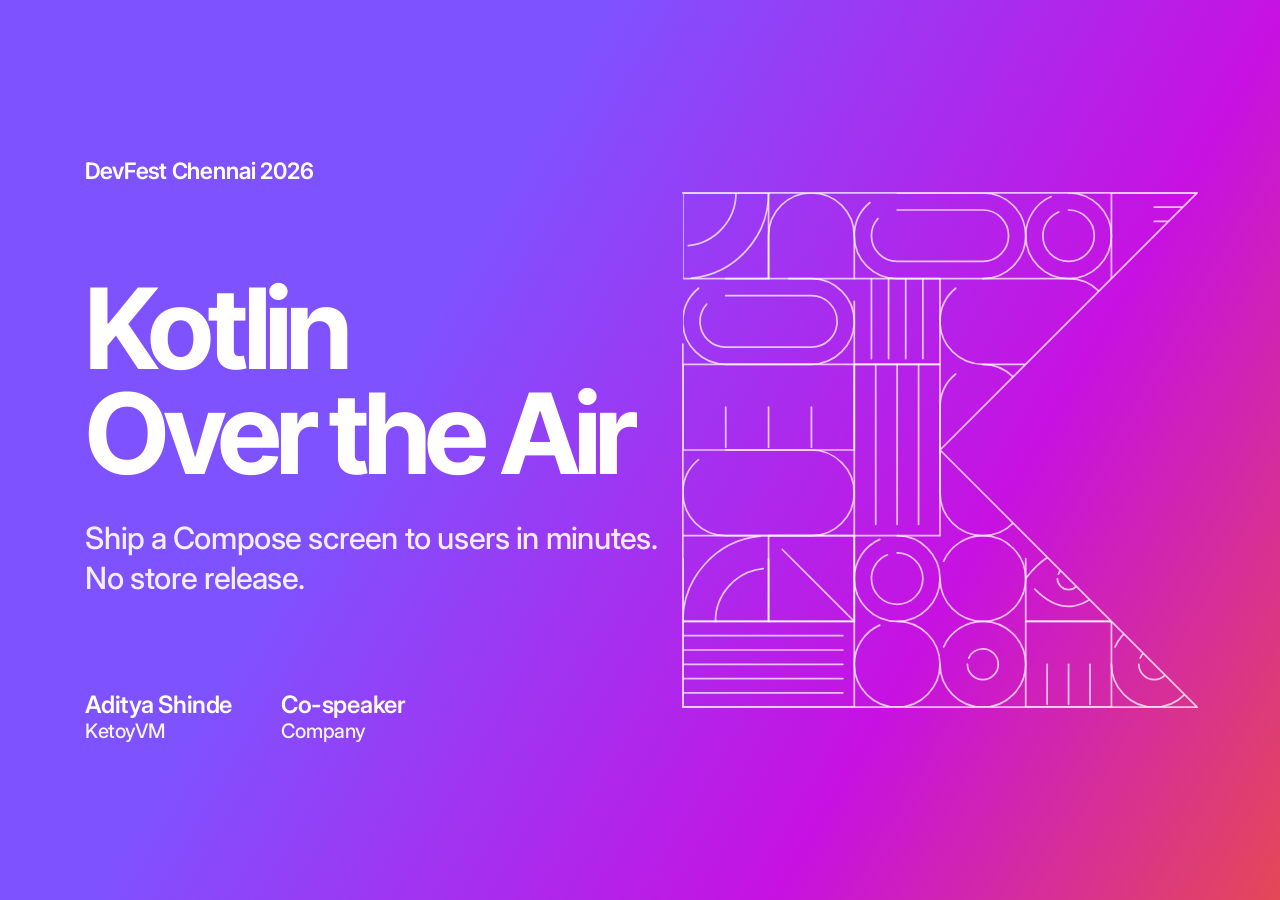
==== commit 139fd0f4: "Add a follow-along slide with a QR code to these slides Right after the title: a QR to slides.ketoy." ====
--- a/devfest-chennai-26/index.html
+++ b/devfest-chennai-26/index.html
@@ -7,7 +7,7 @@
   <meta name="description" content="Kotlin Over the Air: ship a Compose screen to users in minutes, without a store release — DevFest Chennai 2026">
   <link rel="stylesheet" href="vendor/reveal.js/dist/reset.css">
   <link rel="stylesheet" href="vendor/reveal.js/dist/reveal.css">
-  <link rel="stylesheet" href="css/konf.css?v=20261015021016">
+  <link rel="stylesheet" href="css/konf.css?v=20261015022844">
 </head>
 <body>
 
@@ -59,6 +59,32 @@
       </aside>
     </section>
 
+    <!-- 01b · FOLLOW ALONG (QR to these slides) ========================= -->
+    <section class="s s-follow" data-background-color="#1d1442">
+      <svg class="art fade-qr" data-art="rings" data-cx="1420" data-cy="540" data-from="300" data-to="1300" data-gap="58" data-stroke="rgba(255,255,255,.11)" style="left:0; top:0; width:1920px; height:1080px"></svg>
+      <div class="follow">
+        <div class="z">
+          <div class="label">Follow along</div>
+          <h2>These slides, on your phone.</h2>
+          <p class="url">slides.ketoy.dev/<b>devfest-chennai-26</b></p>
+          <p class="cap">Scan now. Everything on stage is in your pocket.</p>
+        </div>
+        <div class="qr-wrap z">
+          <div class="qr-card"><img src="media/qr-slides.svg" alt="QR code for slides.ketoy.dev/devfest-chennai-26"></div>
+          <span class="sticker s-yellow auto" style="left:22%; top:-6%; --r:-6deg; --i:0">scan me</span>
+          <span class="sticker s-pink auto" style="left:82%; top:106%; --r:5deg; --i:1">live</span>
+        </div>
+      </div>
+      <aside class="notes">
+        <p>⏱ 1:15 → 1:35 · <b>[A]</b> · no clicks, builds itself</p>
+        <ul>
+          <li>"Everything I show today is at this link, live. Scan it now."</li>
+          <li>Stay quiet for five seconds. Phones go up; let them.</li>
+        </ul>
+        <p>→ "Now, back to that week."</p>
+      </aside>
+    </section>
+
     <!-- 02 · THE PROBLEM ================================================= -->
     <section class="s kotlin s-problem" data-background-color="#7f52ff">
       <svg class="art" data-art="solid" data-cols="4" data-rows="2" data-cell="110" data-seed="31" data-mask="rect" data-fills="url(#gWarm),url(#gSun),url(#gPink)" style="right:-30px; top:-30px; width:440px; height:220px"></svg>
@@ -144,7 +170,7 @@
           <li>Define <b>capability</b>. You'll hear it all talk.</li>
         </ul>
         <p>→ "If you remember one sentence from today, make it this one."</p>
-        <p><i>Store-policy question? "Hold it, slide 18 answers it."</i></p>
+        <p><i>Store-policy question? "Hold it, slide 19 answers it."</i></p>
       </aside>
     </section>
 
@@ -624,7 +650,7 @@
         <p>⏱ 27:30 → 28:30 · <b>[B]</b> · CLICK ×1</p>
         <ul>
           <li>Ten seconds per line. Don't re-explain.</li>
-          <li><b>▶1</b> ★ Callback to slide 2: "…your users get it <i>today</i>."</li>
+          <li><b>▶1</b> ★ Callback to slide 3: "…your users get it <i>today</i>."</li>
         </ul>
         <p>→ "Thank you."</p>
       </aside>
@@ -659,7 +685,7 @@
 
 <script src="vendor/reveal.js/dist/reveal.js"></script>
 <script src="vendor/reveal.js/plugin/notes/notes.js"></script>
-<script src="js/art.js?v=20261015021016"></script>
-<script src="js/deck.js?v=20261015021016"></script>
+<script src="js/art.js?v=20261015022844"></script>
+<script src="js/deck.js?v=20261015022844"></script>
 </body>
 </html>
--- a/devfest-chennai-26/css/konf.css
+++ b/devfest-chennai-26/css/konf.css
@@ -655,3 +655,16 @@
 /* Art waits for the slide's content to finish drawing (deck.js adds
    .art-wait while the pen traces the components, then removes it). */
 .reveal section.art-wait .dots { opacity: 0; }
+
+/* ---------- Follow along (QR to these slides) --------------------------- */
+.s-follow { justify-content: center; }
+.s-follow .follow { display: grid; grid-template-columns: 1fr 520px; gap: 96px; align-items: center; }
+.s-follow h2 { font-size: 104px; letter-spacing: -0.045em; line-height: 1; }
+.s-follow .url { margin-top: 44px; font-family: var(--mono); font-size: 40px; color: var(--white-80); }
+.s-follow .url b { color: var(--teal); font-weight: 700; }
+.s-follow .cap { margin-top: 22px; font-size: 34px; }
+.s-follow .qr-wrap { position: relative; width: 520px; height: 520px; }
+.s-follow .qr-card { width: 520px; height: 520px; box-sizing: border-box; padding: 52px; border-radius: 40px; background: #fff; }
+.s-follow .qr-card img { display: block; width: 100%; height: 100%; image-rendering: pixelated; }
+.s-follow .sticker { font-size: 36px; padding: 14px 30px; }
+.fade-qr { -webkit-mask-image: radial-gradient(circle at 74% 50%, #000 26%, transparent 60%); mask-image: radial-gradient(circle at 74% 50%, #000 26%, transparent 60%); }
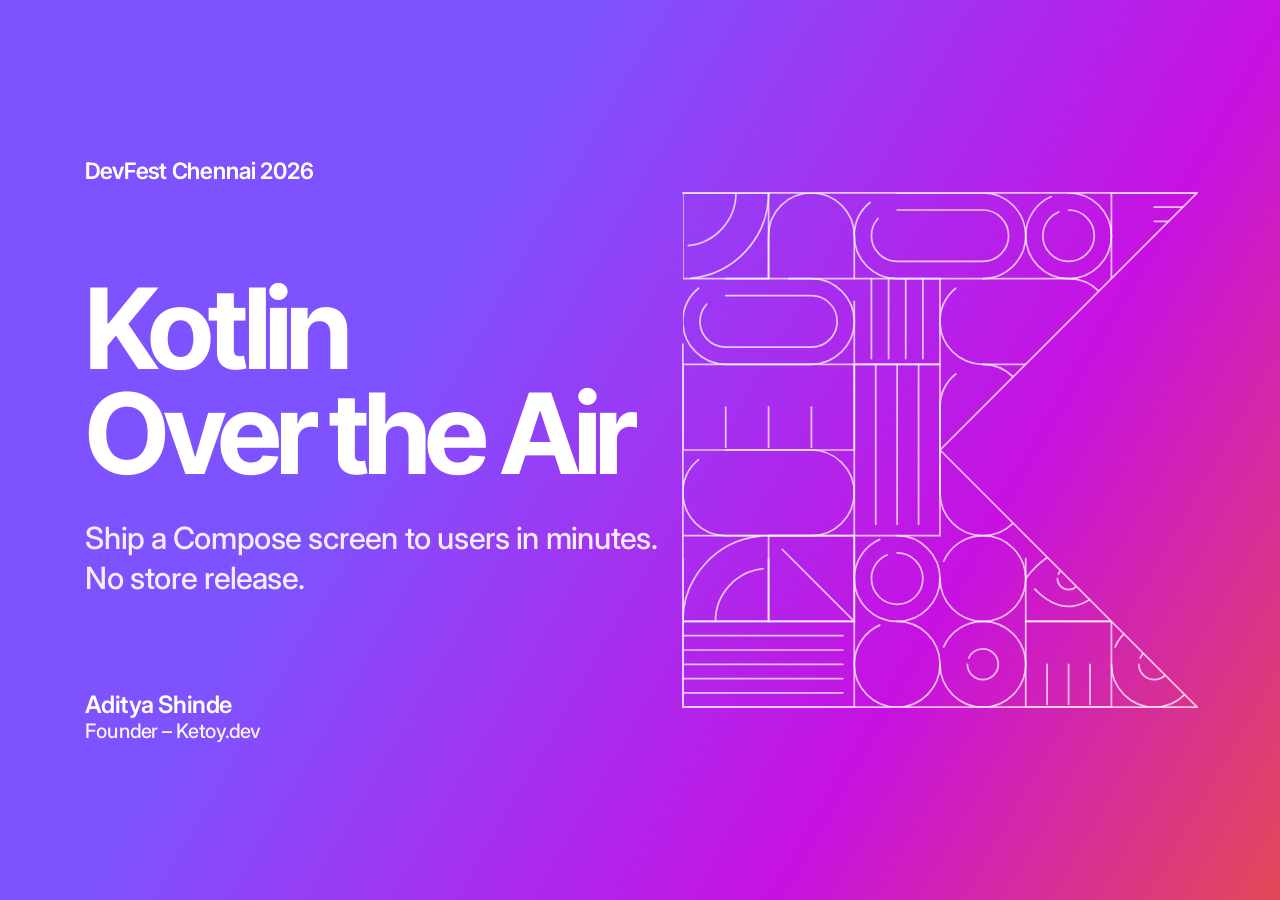
==== commit 099e8c91: "Add the cost, SDUI and Kotlin-to-bytes slides; single speaker - "Do the math" slide: 3 updates a mon" ====
--- a/devfest-chennai-26/index.html
+++ b/devfest-chennai-26/index.html
@@ -7,7 +7,7 @@
   <meta name="description" content="Kotlin Over the Air: ship a Compose screen to users in minutes, without a store release — DevFest Chennai 2026">
   <link rel="stylesheet" href="vendor/reveal.js/dist/reset.css">
   <link rel="stylesheet" href="vendor/reveal.js/dist/reveal.css">
-  <link rel="stylesheet" href="css/konf.css?v=20261015022844">
+  <link rel="stylesheet" href="css/konf.css?v=20261016235522">
 </head>
 <body>
 
@@ -44,15 +44,14 @@
         <p class="lead">Ship a Compose screen to users in minutes. No store release.</p>
       </div>
       <div class="who z">
-        <span>Aditya Shinde<small>KetoyVM</small></span>
-        <span>Co-speaker<small>Company</small></span>
-      </div>
-      <aside class="notes">
-        <p>⏱ 0:00 → 1:30 · <b>[A] Aditya</b></p>
+        <span>Aditya Shinde<small>Founder – Ketoy.dev</small></span>
+      </div>
+      <aside class="notes">
+        <p>⏱ 0:00 → 1:30</p>
         <ul>
           <li>Hands up: who shipped a one-line fix, then waited a week?</li>
           <li>"That wait is what this talk is about."</li>
-          <li>One sentence each: who we are. KetoyVM, open source.</li>
+          <li>One sentence: who I am. Founder of Ketoy.dev; KetoyVM is open source.</li>
           <li>Promise: by the end you'll see a Kotlin edit reach a phone, live.</li>
         </ul>
         <p>→ "Let's start with that week."</p>
@@ -76,7 +75,7 @@
         </div>
       </div>
       <aside class="notes">
-        <p>⏱ 1:15 → 1:35 · <b>[A]</b> · no clicks, builds itself</p>
+        <p>⏱ 1:15 → 1:35 · no clicks, builds itself</p>
         <ul>
           <li>"Everything I show today is at this link, live. Scan it now."</li>
           <li>Stay quiet for five seconds. Phones go up; let them.</li>
@@ -109,7 +108,7 @@
       <p class="kq fragment rise" data-fragment-index="1">Kotlin and Compose<span>?</span></p>
 
       <aside class="notes">
-        <p>⏱ 1:30 → 3:30 · <b>[A]</b> · CLICK ×2</p>
+        <p>⏱ 1:30 → 3:30 · CLICK ×2</p>
         <ul>
           <li><b>▶1 timeline.</b> Play review is hours. The long pole is <i>users not updating</i>.</li>
           <li>Feature flags only toggle what already shipped.</li>
@@ -119,6 +118,34 @@
         </ul>
         <p>→ "Here's why that week matters."</p>
         <p><i>Swiggy / Flipkart removed: no public source. Add back only with a link.</i></p>
+      </aside>
+    </section>
+
+    <!-- 02b · DO THE MATH (what the wait costs a year) =================== -->
+    <section class="s s-math kotlin coral" data-background-color="#e44857">
+      <div class="label">Do the math</div>
+      <div class="eq">
+        <span class="num s-yellow" style="--r:-4deg">3</span><span class="t">updates<br>a month</span>
+        <span class="op">×</span>
+        <span class="num s-white" style="--r:3deg">2</span><span class="t">days of waiting<br>each</span>
+        <span class="op">=</span>
+        <span class="num s-ink" style="--r:-3deg">6</span><span class="t">days lost<br>a month</span>
+      </div>
+      <h2 class="big-year">72 days a year.</h2>
+      <div class="year">
+        <div class="months"><span style="left:0px">Jan</span><span style="left:145px">Feb</span><span style="left:261px">Mar</span><span style="left:377px">Apr</span><span style="left:493px">May</span><span style="left:638px">Jun</span><span style="left:754px">Jul</span><span style="left:870px">Aug</span><span style="left:1015px">Sep</span><span style="left:1131px">Oct</span><span style="left:1276px">Nov</span><span style="left:1392px">Dec</span></div>
+        <div class="year-grid" style="--cols:53"><i class="pad"></i><i class="pad"></i><i class="pad"></i><i class="pad"></i><i></i><i></i><i></i><i></i><i class="on" style="--k:0"></i><i class="on" style="--k:1"></i><i></i><i></i><i></i><i></i><i></i><i></i><i></i><i class="on" style="--k:2"></i><i class="on" style="--k:3"></i><i></i><i></i><i></i><i></i><i></i><i></i><i></i><i class="on" style="--k:4"></i><i class="on" style="--k:5"></i><i></i><i></i><i></i><i></i><i></i><i></i><i></i><i></i><i></i><i></i><i></i><i class="on" style="--k:6"></i><i class="on" style="--k:7"></i><i></i><i></i><i></i><i></i><i></i><i></i><i></i><i class="on" style="--k:8"></i><i class="on" style="--k:9"></i><i></i><i></i><i></i><i></i><i></i><i></i><i></i><i class="on" style="--k:10"></i><i class="on" style="--k:11"></i><i></i><i></i><i></i><i></i><i></i><i></i><i></i><i></i><i class="on" style="--k:12"></i><i class="on" style="--k:13"></i><i></i><i></i><i></i><i></i><i></i><i></i><i></i><i class="on" style="--k:14"></i><i class="on" style="--k:15"></i><i></i><i></i><i></i><i></i><i></i><i></i><i></i><i class="on" style="--k:16"></i><i class="on" style="--k:17"></i><i></i><i></i><i></i><i></i><i></i><i></i><i></i><i></i><i></i><i></i><i></i><i class="on" style="--k:18"></i><i class="on" style="--k:19"></i><i></i><i></i><i></i><i></i><i></i><i></i><i></i><i class="on" style="--k:20"></i><i class="on" style="--k:21"></i><i></i><i></i><i></i><i></i><i></i><i></i><i></i><i class="on" style="--k:22"></i><i class="on" style="--k:23"></i><i></i><i></i><i></i><i></i><i></i><i></i><i></i><i></i><i></i><i></i><i class="on" style="--k:24"></i><i class="on" style="--k:25"></i><i></i><i></i><i></i><i></i><i></i><i></i><i></i><i class="on" style="--k:26"></i><i class="on" style="--k:27"></i><i></i><i></i><i></i><i></i><i></i><i></i><i></i><i class="on" style="--k:28"></i><i class="on" style="--k:29"></i><i></i><i></i><i></i><i></i><i></i><i></i><i></i><i></i><i></i><i></i><i></i><i class="on" style="--k:30"></i><i class="on" style="--k:31"></i><i></i><i></i><i></i><i></i><i></i><i></i><i></i><i class="on" style="--k:32"></i><i class="on" style="--k:33"></i><i></i><i></i><i></i><i></i><i></i><i></i><i></i><i class="on" style="--k:34"></i><i class="on" style="--k:35"></i><i></i><i></i><i></i><i></i><i></i><i></i><i></i><i></i><i></i><i></i><i class="on" style="--k:36"></i><i class="on" style="--k:37"></i><i></i><i></i><i></i><i></i><i></i><i></i><i></i><i class="on" style="--k:38"></i><i class="on" style="--k:39"></i><i></i><i></i><i></i><i></i><i></i><i></i><i></i><i class="on" style="--k:40"></i><i class="on" style="--k:41"></i><i></i><i></i><i></i><i></i><i></i><i></i><i></i><i></i><i></i><i></i><i></i><i class="on" style="--k:42"></i><i class="on" style="--k:43"></i><i></i><i></i><i></i><i></i><i></i><i></i><i></i><i class="on" style="--k:44"></i><i class="on" style="--k:45"></i><i></i><i></i><i></i><i></i><i></i><i></i><i></i><i class="on" style="--k:46"></i><i class="on" style="--k:47"></i><i></i><i></i><i></i><i></i><i></i><i></i><i></i><i></i><i></i><i></i><i></i><i class="on" style="--k:48"></i><i class="on" style="--k:49"></i><i></i><i></i><i></i><i></i><i></i><i></i><i></i><i class="on" style="--k:50"></i><i class="on" style="--k:51"></i><i></i><i></i><i></i><i></i><i></i><i></i><i></i><i class="on" style="--k:52"></i><i class="on" style="--k:53"></i><i></i><i></i><i></i><i></i><i></i><i></i><i></i><i></i><i></i><i></i><i class="on" style="--k:54"></i><i class="on" style="--k:55"></i><i></i><i></i><i></i><i></i><i></i><i></i><i></i><i class="on" style="--k:56"></i><i class="on" style="--k:57"></i><i></i><i></i><i></i><i></i><i></i><i></i><i></i><i class="on" style="--k:58"></i><i class="on" style="--k:59"></i><i></i><i></i><i></i><i></i><i></i><i></i><i></i><i></i><i></i><i></i><i></i><i class="on" style="--k:60"></i><i class="on" style="--k:61"></i><i></i><i></i><i></i><i></i><i></i><i></i><i></i><i class="on" style="--k:62"></i><i class="on" style="--k:63"></i><i></i><i></i><i></i><i></i><i></i><i></i><i></i><i class="on" style="--k:64"></i><i class="on" style="--k:65"></i><i></i><i></i><i></i><i></i><i></i><i></i><i></i><i></i><i></i><i></i><i class="on" style="--k:66"></i><i class="on" style="--k:67"></i><i></i><i></i><i></i><i></i><i></i><i></i><i></i><i class="on" style="--k:68"></i><i class="on" style="--k:69"></i><i></i><i></i><i></i><i></i><i></i><i></i><i></i><i class="on" style="--k:70"></i><i class="on" style="--k:71"></i><i></i><i></i><i></i><i></i><i></i><i></i><i></i></div>
+        <div class="grid-legend"><i class="on"></i> a fix that's ready, waiting for your users &nbsp;·&nbsp; about 1 day in 5</div>
+      </div>
+      <p class="loss-line">That's what your team is losing.</p>
+      <aside class="notes">
+        <p>⏱ ~45 s · no clicks, builds itself</p>
+        <ul>
+          <li>"Three updates a month. Two days of waiting each. Six days a month."</li>
+          <li>Let the calendar light up. Point at it: "Every white square, your fix exists and nobody has it."</li>
+          <li>★ "72 days a year. That's what your team is losing."</li>
+        </ul>
+        <p>→ "And some days can't wait at all."</p>
       </aside>
     </section>
 
@@ -130,7 +157,7 @@
         <p class="lead">Not when the last user finally updates.</p>
       </div>
       <aside class="notes">
-        <p>⏱ 3:30 → 4:00 · <b>[A]</b></p>
+        <p>⏱ 3:30 → 4:00</p>
         <ul>
           <li>Let it sit. Two seconds of silence.</li>
           <li>A festival sale, a wrong price, a broken onboarding step.</li>
@@ -161,7 +188,7 @@
       <p class="capdef cap fragment rise" data-fragment-index="2">Both run only what the app chose to expose. We call those <b>capabilities</b>.</p>
 
       <aside class="notes">
-        <p>⏱ 4:00 → 6:30 · <b>[A]</b> · CLICK ×2</p>
+        <p>⏱ 4:00 → 6:30 · CLICK ×2</p>
         <ul>
           <li><b>▶1</b> Both lanes light up. Walk them left to right: JSON ↔ a real <code>.kt</code> file,</li>
           <li>an interpreter ↔ a signed bytecode file,</li>
@@ -170,7 +197,69 @@
           <li>Define <b>capability</b>. You'll hear it all talk.</li>
         </ul>
         <p>→ "If you remember one sentence from today, make it this one."</p>
-        <p><i>Store-policy question? "Hold it, slide 19 answers it."</i></p>
+        <p><i>Store-policy question? "Hold it, slide 23 answers it."</i></p>
+      </aside>
+    </section>
+
+    <!-- 04b · SDUI, END TO END (JSON ↔ interpreter) ===================== -->
+    <section class="s s-map2" data-background-color="#36333d">
+      <div class="label">Server-driven UI, end to end</div>
+      <h2>The server sends JSON. The app ships the interpreter.</h2>
+      <div class="map2">
+        <div class="pane"><div class="pane-h"><span class="tag-file">promo.json</span> sent by the server</div>
+          <div class="code mapcode"><span class="l ">{</span><span class="l i1"><span class="mk y"><span class="k">"type"</span>: <span class="st">"column"</span></span>,</span><span class="l i1"><span class="mk t"><span class="k">"padding"</span>: <span class="nu">16</span></span>,</span><span class="l i1"><span class="mk p"><span class="k">"children"</span>: [</span></span><span class="l i2">{ <span class="mk w"><span class="k">"type"</span>: <span class="st">"text"</span>, <span class="k">"text"</span>: <span class="st">"Diwali Sale"</span></span> },</span><span class="l i2">{ <span class="mk w"><span class="k">"type"</span>: <span class="st">"text"</span>, <span class="k">"text"</span>: <span class="st">"Flat 40% off"</span></span> },</span><span class="l i2">{ <span class="mk o"><span class="k">"type"</span>: <span class="st">"button"</span></span>, <span class="k">"text"</span>: <span class="st">"Shop now"</span>,</span><span class="l i3"><span class="mk o"><span class="k">"action"</span>: <span class="st">"navigate:/offers"</span></span> }</span><span class="l i1"><span class="mk p">]</span></span><span class="l ">}</span></div></div>
+        <div class="pane"><div class="pane-h"><span class="tag-file">Render.kt</span> compiled into the app</div>
+          <div class="code mapcode"><span class="l "><span class="an">@Composable</span></span><span class="l "><span class="kw">fun</span> <span class="fn">Render</span>(n: Node) {</span><span class="l i1"><span class="kw">when</span> (n[<span class="st">"type"</span>]) {</span><span class="l i2"><span class="mk y"><span class="st">"column"</span> -&gt; <span class="fn">Column</span>(</span></span><span class="l i3"><span class="mk t">Modifier.<span class="fn">padding</span>(n.<span class="fn">dp</span>(<span class="st">"padding"</span>))</span></span><span class="l i2">) { <span class="mk p">n.children.<span class="fn">forEach</span> { <span class="fn">Render</span>(it) }</span> }</span><span class="l i2"><span class="mk w"><span class="st">"text"</span>   -&gt; <span class="fn">Text</span>(n[<span class="st">"text"</span>])</span></span><span class="l i2"><span class="mk o"><span class="st">"button"</span> -&gt; <span class="fn">Button</span>(onClick = {</span></span><span class="l i3"><span class="mk o"><span class="fn">perform</span>(n[<span class="st">"action"</span>])</span></span><span class="l i2"><span class="mk o">})</span> { <span class="fn">Text</span>(n[<span class="st">"text"</span>]) }</span><span class="l i2"><span class="kw">else</span> -&gt; {} <span class="cm">// unknown type: nothing shows</span></span><span class="l i1">}</span><span class="l ">}</span></div></div>
+      </div>
+      <p class="map-note">Every <span class="hl">"type"</span> the app doesn't know renders nothing. A new component, or any logic, means a new app release.</p>
+      <aside class="notes">
+        <p>⏱ ~60 s · no clicks, builds itself</p>
+        <ul>
+          <li>Left: what the server sends. Right: what the app must already contain.</li>
+          <li>Follow one colour: "column" on the left, the <code>Column</code> branch on the right.</li>
+          <li>★ "The JSON can only say what the interpreter already knows. Logic, state, a new widget: that's a release."</li>
+        </ul>
+        <p>→ "Now the same card, the Ketoy way."</p>
+      </aside>
+    </section>
+
+    <!-- 04c · OTA, END TO END (1/2): Kotlin → instructions ============== -->
+    <section class="s s-map2 kotlin" data-background-color="#7f52ff" data-auto-animate>
+      <div class="label" data-id="ota-l">Kotlin over the air, end to end</div>
+      <h2 data-id="ota-h">The same card, as plain Kotlin.</h2>
+      <div class="map2">
+        <div class="pane"><div class="pane-h"><span class="tag-file">DiwaliPromo.kt</span> what you write</div>
+          <div class="code mapcode"><span class="l "><span class="an">@KetoyComposable</span></span><span class="l "><span class="kw">fun</span> <span class="fn">DiwaliPromo</span>() {</span><span class="l i1"><span class="mk y"><span class="fn">Column</span>(Modifier.<span class="fn">padding</span>(<span class="nu">16</span>.dp)) {</span></span><span class="l i2"><span class="mk w"><span class="fn">Text</span>(<span class="st">"Diwali Sale"</span>)</span></span><span class="l i2"><span class="mk w"><span class="fn">Text</span>(<span class="st">"Flat 40% off"</span>)</span></span><span class="l i2"><span class="mk o"><span class="fn">Button</span>(onClick = {</span> <span class="mk t"><span class="fn">navPush</span>(<span class="st">"/offers"</span>)</span> <span class="mk o">}) {</span></span><span class="l i3"><span class="mk p"><span class="fn">Text</span>(<span class="st">"Shop now"</span>)</span></span><span class="l i2">}</span><span class="l i1">}</span><span class="l ">}</span></div></div>
+        <div class="pane kbc" data-id="kbc"><div class="pane-h"><span class="tag-file">KBC</span> what the compiler emits</div><div class="code mapcode"><span class="l fnh"><span class="cm">fn0</span>  DiwaliPromo</span><span class="l i1"><span class="mk y"><span class="op">COMPOSABLE_CALL</span> Column modifier=#0 content=fn1</span></span><span class="l i1"><span class="op">RETURN</span></span><span class="l fnh"><span class="cm">fn1</span>  Column { … }</span><span class="l i1"><span class="mk w"><span class="op">COMPOSABLE_CALL</span> Text text=<span class="st">"Diwali Sale"</span></span></span><span class="l i1"><span class="mk w"><span class="op">COMPOSABLE_CALL</span> Text text=<span class="st">"Flat 40% off"</span></span></span><span class="l i1"><span class="mk o"><span class="op">COMPOSABLE_CALL</span> Button onClick=fn2 content=fn3</span></span><span class="l i1"><span class="op">RETURN</span></span><span class="l fnh"><span class="cm">fn2</span>  onClick</span><span class="l i1"><span class="mk t"><span class="op">LOAD_STRING</span> r0 <span class="st">"/offers"</span></span></span><span class="l i1"><span class="mk t"><span class="op">INVOKE_CAPABILITY</span> r1 NAV_PUSH [r0]</span></span><span class="l i1"><span class="op">RETURN</span></span><span class="l fnh"><span class="cm">fn3</span>  Button { … }</span><span class="l i1"><span class="mk p"><span class="op">COMPOSABLE_CALL</span> Text text=<span class="st">"Shop now"</span></span></span><span class="l i1"><span class="op">RETURN</span></span></div></div>
+      </div>
+      <aside class="notes">
+        <p>⏱ ~50 s · no clicks, builds itself</p>
+        <ul>
+          <li>Left: ordinary Compose. Right: the compiler's output, a few instructions per line.</li>
+          <li>Each lambda becomes its own small function: the Column body, the onClick, the Button label.</li>
+          <li><code>navPush</code> is a capability, so it becomes <code>INVOKE_CAPABILITY NAV_PUSH</code>.</li>
+        </ul>
+        <p>→ "And those instructions become a file."</p>
+      </aside>
+    </section>
+
+    <!-- 04d · OTA, END TO END (2/2): instructions → .ktx ================== -->
+    <section class="s s-map2 kotlin" data-background-color="#7f52ff" data-auto-animate>
+      <div class="label" data-id="ota-l">Kotlin over the air, end to end</div>
+      <h2 data-id="ota-h">…compiled into one signed file.</h2>
+      <div class="map2">
+        <div class="pane kbc" data-id="kbc"><div class="pane-h"><span class="tag-file">KBC</span> what the compiler emits</div><div class="code mapcode"><span class="l fnh"><span class="cm">fn0</span>  DiwaliPromo</span><span class="l i1"><span class="mk y"><span class="op">COMPOSABLE_CALL</span> Column modifier=#0 content=fn1</span></span><span class="l i1"><span class="op">RETURN</span></span><span class="l fnh"><span class="cm">fn1</span>  Column { … }</span><span class="l i1"><span class="mk w"><span class="op">COMPOSABLE_CALL</span> Text text=<span class="st">"Diwali Sale"</span></span></span><span class="l i1"><span class="mk w"><span class="op">COMPOSABLE_CALL</span> Text text=<span class="st">"Flat 40% off"</span></span></span><span class="l i1"><span class="mk o"><span class="op">COMPOSABLE_CALL</span> Button onClick=fn2 content=fn3</span></span><span class="l i1"><span class="op">RETURN</span></span><span class="l fnh"><span class="cm">fn2</span>  onClick</span><span class="l i1"><span class="mk t"><span class="op">LOAD_STRING</span> r0 <span class="st">"/offers"</span></span></span><span class="l i1"><span class="mk t"><span class="op">INVOKE_CAPABILITY</span> r1 NAV_PUSH [r0]</span></span><span class="l i1"><span class="op">RETURN</span></span><span class="l fnh"><span class="cm">fn3</span>  Button { … }</span><span class="l i1"><span class="mk p"><span class="op">COMPOSABLE_CALL</span> Text text=<span class="st">"Shop now"</span></span></span><span class="l i1"><span class="op">RETURN</span></span></div></div>
+        <div class="pane ktx"><div class="pane-h"><span class="tag-file">main.ktx</span> what you ship</div><div class="ktx-row "><span class="sec">HEADER</span><span class="hex">4B 54 4F 59 …</span><span class="mean">"KTOY" · version · flags</span></div><div class="ktx-row w"><span class="sec">STRINGS <span class="sid">0x01</span></span><span class="hex">00 0B 44 69 77 61 6C 69 20 53 61 6C 65</span><span class="mean">"Diwali Sale" · u16 length + UTF-8</span></div><div class="ktx-row p"><span class="sec">CODE <span class="sid">0x07</span></span><span class="hex">B0 00 01 01 00 05 00 06</span><span class="mean">COMPOSABLE_CALL Text "Shop now"</span></div><div class="ktx-row t"><span class="sec"></span><span class="hex">08 00 00 04  50 01 07 00 01 00</span><span class="mean">LOAD_STRING "/offers" · NAV_PUSH</span></div><div class="ktx-row "><span class="sec"></span><span class="hex">78 9C …</span><span class="mean">zlib-compressed on disk</span></div><div class="ktx-row g"><span class="sec">SIGNATURE</span><span class="hex">64 bytes</span><span class="mean">Ed25519, checked before anything is read</span></div></div>
+      </div>
+      <aside class="notes">
+        <p>⏱ ~50 s · no clicks, builds itself</p>
+        <ul>
+          <li>The instructions slide left; the file appears. Same colours, same lines.</li>
+          <li><code>B0</code> is COMPOSABLE_CALL, <code>00 01</code> is the Text adapter, <code>05</code> means "a string from the pool".</li>
+          <li>★ "Strings once in a pool, code compressed, and a signature checked before a single byte is read."</li>
+        </ul>
+        <p><i>Byte formats are the real wire format; the pool indices (06, 04) are illustrative.</i></p>
+        <p>→ "That's the whole idea in one sentence."</p>
       </aside>
     </section>
 
@@ -181,9 +270,9 @@
         <h2 class="mantra">The app is the operating system.<br><span>The server ships programs.</span></h2>
       </div>
       <aside class="notes">
-        <p>⏱ 6:30 → 7:00 · <b>[A] → hand over to [B]</b></p>
+        <p>⏱ 6:30 → 7:00</p>
         <ul><li>Say it once. Slowly. Don't explain it.</li></ul>
-        <p>→ HANDOVER: "[B] will show you how a program gets from a <code>.kt</code> file to a phone."</p>
+        <p>→ "Let me show you how a program gets from a <code>.kt</code> file to a phone."</p>
       </aside>
     </section>
 
@@ -201,7 +290,7 @@
       </div>
       <p class="define cap enter" style="--i:3"><b>KBC</b> = Ketoy bytecode, our own small instruction set.</p>
       <aside class="notes">
-        <p>⏱ 7:00 → 8:00 · <b>[B]</b> · CLICK ×1</p>
+        <p>⏱ 7:00 → 8:00 · CLICK ×1</p>
         <ul>
           <li>One sentence per step. We go deep on 2, 3 and 4 next.</li>
           <li><b>▶1</b> Watch one screen travel the whole way.</li>
@@ -222,7 +311,7 @@
       </div>
       <div class="step-dots" data-id="dots"><i class="on"></i><i></i><i></i><i></i></div>
       <aside class="notes">
-        <p>⏱ 8:00 → 8:50 · <b>[B]</b></p>
+        <p>⏱ 8:00 → 8:50</p>
         <ul>
           <li>Ordinary Compose. Only the annotation is new.</li>
           <li>The compiler follows every call from this root.</li>
@@ -242,7 +331,7 @@
       </div>
       <div class="step-dots" data-id="dots"><i></i><i class="on"></i><i></i><i></i></div>
       <aside class="notes">
-        <p>⏱ 8:50 → 9:40 · <b>[B]</b></p>
+        <p>⏱ 8:50 → 9:40</p>
         <ul>
           <li><code>observeTodos()</code> is a capability: the host app provides it.</li>
           <li>The Flow, the state, recomposition: all real.</li>
@@ -262,7 +351,7 @@
       </div>
       <div class="step-dots" data-id="dots"><i></i><i></i><i class="on"></i><i></i></div>
       <aside class="notes">
-        <p>⏱ 9:40 → 10:30 · <b>[B]</b></p>
+        <p>⏱ 9:40 → 10:30</p>
         <ul>
           <li>Each call goes to a generated <b>adapter</b>: a thin bridge to the real composable.</li>
           <li>Story: Material3 1.4 added <code>autoSize</code> to <code>Text</code>. Old bundles kept working.</li>
@@ -283,7 +372,7 @@
       </div>
       <div class="step-dots" data-id="dots"><i></i><i></i><i></i><i class="on"></i></div>
       <aside class="notes">
-        <p>⏱ 10:30 → 11:30 · <b>[B]</b> · no clicks, builds itself</p>
+        <p>⏱ 10:30 → 11:30 · no clicks, builds itself</p>
         <ul>
           <li>Red squiggle: calling <code>Toast</code> directly.</li>
           <li>The error line drops in by itself: the build fails, naming the call and the fix.</li>
@@ -304,7 +393,7 @@
         <p class="lead">The KBC compiler ships its own Kotlin (2.4.10). Your app's Kotlin and AGP versions don't matter.</p>
       </div>
       <aside class="notes">
-        <p>⏱ 11:30 → 12:00 · <b>[B]</b></p>
+        <p>⏱ 11:30 → 12:00</p>
         <ul>
           <li>The compiler runs isolated, with its own classpath.</li>
           <li>Verified on a consumer app using a different Kotlin and AGP 9.</li>
@@ -331,14 +420,14 @@
       </div>
       <p class="cmd enter" style="--i:2"><code>./gradlew :app:ketoyBundle</code> &nbsp;→&nbsp; <code>assets/ketoy/main.ktx</code></p>
       <aside class="notes">
-        <p>⏱ 12:00 → 13:00 · <b>[B]</b> · no clicks, builds itself</p>
+        <p>⏱ 12:00 → 13:00 · no clicks, builds itself</p>
         <ul>
           <li>Gradle: one plugin, the core bundle, one line of config.</li>
           <li>The screen is plain Compose. The host keeps a native fallback.</li>
           <li>One task makes the signed file.</li>
           <li>Additive: nothing in your app is rewritten.</li>
         </ul>
-        <p>→ HANDOVER: "Enough slides. [A], show them."</p>
+        <p>→ "Enough slides. Let me show you."</p>
         <p><i>Check the snippet against the published version's catalog aliases before stage.</i></p>
       </aside>
     </section>
@@ -364,7 +453,7 @@
       </svg>
       <video class="demo-video" src="media/demo.mp4" muted playsinline preload="auto"></video>
       <aside class="notes">
-        <p>⏱ 13:00 → 17:30 · <b>[A] drives · [B] narrates</b></p>
+        <p>⏱ 13:00 → 17:30 · live demo</p>
         <ul>
           <li>Phone on scrcpy / doc cam, on the KBC Todo screen.</li>
           <li>Change one visible thing: header text and a colour.</li>
@@ -397,7 +486,7 @@
         <div class="n hero"><div class="v">0</div><p class="cap">bytes parsed before the signature verifies</p></div>
       </div>
       <aside class="notes">
-        <p>⏱ 17:30 → 18:30 · <b>[A]</b> · CLICK ×1</p>
+        <p>⏱ 17:30 → 18:30 · CLICK ×1</p>
         <ul>
           <li>Five parts build in. Manifests say which capabilities it needs.</li>
           <li><b>▶1</b> The signature lights up; the numbers appear.</li>
@@ -423,7 +512,7 @@
       </div>
       <div class="tamper fragment rise shake" data-fragment-index="1"><span class="bar"></span><p><span>One byte changed?</span> It stops at step 1 and shows your native screen.</p></div>
       <aside class="notes">
-        <p>⏱ 18:30 → 19:30 · <b>[A]</b> · CLICK ×1</p>
+        <p>⏱ 18:30 → 19:30 · CLICK ×1</p>
         <ul>
           <li>The four steps rise in. Pause on 3: a missing capability is rejected by name, at load.</li>
           <li><b>▶1</b> Tamper line: callback to the demo.</li>
@@ -441,13 +530,13 @@
         <p class="lead">Brotli decoding needed a JVM library, so our "portable" format was Android-only. Now it's DEFLATE: zlib exists everywhere.</p>
       </div>
       <aside class="notes">
-        <p>⏱ 19:30 → 20:15 · <b>[A]</b></p>
+        <p>⏱ 19:30 → 20:15</p>
         <ul>
           <li>Tell it as a story: the default hid the assumption.</li>
           <li>The fix is what let the same file run on iOS.</li>
           <li>★ "Assumptions hide in defaults."</li>
         </ul>
-        <p>→ HANDOVER: "[B], what does the VM actually let a bundle do?"</p>
+        <p>→ "So what does the VM actually let a bundle do?"</p>
       </aside>
     </section>
 
@@ -483,7 +572,7 @@
       </div>
       <p class="capline cap enter" style="--i:4">Host registers <code>observeTodos</code>. Bundle declares it needs <code>observeTodos</code>. Missing? <b>Rejected at load, by name.</b></p>
       <aside class="notes">
-        <p>⏱ 20:15 → 22:00 · <b>[B]</b> · CLICK ×1</p>
+        <p>⏱ 20:15 → 22:00 · CLICK ×1</p>
         <ul>
           <li>Stickers stick on by themselves. Inside the wall: only what the host registered on purpose.</li>
           <li><b>▶1</b> Outside: reflection, raw Android, DEX. ★ "Not discouraged. Unreachable."</li>
@@ -552,7 +641,7 @@
       </div>
 
       <aside class="notes">
-        <p>⏱ 22:00 → 24:30 · <b>[B]</b> · no clicks, builds itself</p>
+        <p>⏱ 22:00 → 24:30 · no clicks, builds itself</p>
         <ul>
           <li>Same bytes, same key as the Android app. No second compiler.</li>
           <li>Android: Compose, the thing on Play.</li>
@@ -561,7 +650,7 @@
           <li>Play: interpreted code in a VM is the allowed lane.</li>
           <li>App Store: say "pending" out loud. Canvas isn't on SwiftUI yet.</li>
         </ul>
-        <p>→ HANDOVER: "Real apps aren't one screen. [A]?"</p>
+        <p>→ "Real apps aren't one screen."</p>
         <p><i>Drop real screenshots at media/android.png, media/ios-swiftui.png, media/ios-cmp.png (portrait 3:5). They replace the drawn phones automatically.</i></p>
       </aside>
     </section>
@@ -602,7 +691,7 @@
       </div>
       <p class="plane enter" style="--i:6">No control plane. <span>Your CDN, your remote config, your rules.</span></p>
       <aside class="notes">
-        <p>⏱ 24:30 → 26:30 · <b>[A]</b> · no clicks, builds itself</p>
+        <p>⏱ 24:30 → 26:30 · no clicks, builds itself</p>
         <ul>
           <li>Feature teams ship their own bundle; <code>main</code> imports them by name.</li>
           <li>★ "It's <code>expect</code>/<code>actual</code>, at the bundle boundary." One signed manifest, never half a graph.</li>
@@ -626,12 +715,12 @@
         <div class="row enter" style="--i:2"><div class="q"><svg class="ic q-ic" aria-hidden="true"><use href="#i-brush"/></svg><span><code>Canvas</code> on the SwiftUI backend?</span></div><div class="a">Not yet. It fails by name, not silently.</div></div>
       </div>
       <aside class="notes">
-        <p>⏱ 26:30 → 27:30 · <b>[A]</b> · no clicks, builds itself</p>
+        <p>⏱ 26:30 → 27:30 · no clicks, builds itself</p>
         <ul>
           <li>This slide is what separates a talk from a pitch.</li>
           <li>One line each. Don't apologise.</li>
         </ul>
-        <p>→ HANDOVER: "[B], bring it home."</p>
+        <p>→ "Let me bring it home."</p>
       </aside>
     </section>
 
@@ -647,7 +736,7 @@
       </div>
       <p class="callback fragment rise">Your fix is ready today. Your users get it <span>today.</span></p>
       <aside class="notes">
-        <p>⏱ 27:30 → 28:30 · <b>[B]</b> · CLICK ×1</p>
+        <p>⏱ 27:30 → 28:30 · CLICK ×1</p>
         <ul>
           <li>Ten seconds per line. Don't re-explain.</li>
           <li><b>▶1</b> ★ Callback to slide 3: "…your users get it <i>today</i>."</li>
@@ -668,9 +757,9 @@
           <p class="cap">Quick start in 15 minutes.</p>
         </div>
       </div>
-      <div class="who z"><span>Aditya Shinde</span><span>Co-speaker</span><span>#DevFestChennai</span></div>
-      <aside class="notes">
-        <p>⏱ 28:30 → 30:00 · <b>[A + B]</b></p>
+      <div class="who z"><span>Let's connect<small><a href="https://www.linkedin.com/in/adityashinde1095">linkedin.com/in/adityashinde1095</a></small></span><span>Aditya Shinde<small>Founder – Ketoy.dev</small></span><span>#DevFestChennai</span></div>
+      <aside class="notes">
+        <p>⏱ 28:30 → 30:00</p>
         <ul>
           <li>Leave this up for all of Q&amp;A.</li>
           <li>Point at the QR. Say where to find you.</li>
@@ -685,7 +774,7 @@
 
 <script src="vendor/reveal.js/dist/reveal.js"></script>
 <script src="vendor/reveal.js/plugin/notes/notes.js"></script>
-<script src="js/art.js?v=20261015022844"></script>
-<script src="js/deck.js?v=20261015022844"></script>
+<script src="js/art.js?v=20261016235522"></script>
+<script src="js/deck.js?v=20261016235522"></script>
 </body>
 </html>
--- a/devfest-chennai-26/css/konf.css
+++ b/devfest-chennai-26/css/konf.css
@@ -549,6 +549,10 @@
 .s-thanks .links a { display: block; font-family: var(--display); font-size: 56px; font-weight: 700; letter-spacing: -0.035em; line-height: 1.15; }
 .s-thanks .links .cap { color: var(--white); margin-top: 18px; }
 .s-thanks .who { font-size: 36px; font-weight: 600; display: flex; gap: 64px; }
+.s-thanks .who { align-items: flex-end; }
+.s-thanks .who span small { display: block; font-size: 30px; font-weight: 500; color: var(--white-80); margin-top: 6px; }
+.s-thanks .who span:first-child small { font-family: var(--display); font-size: 44px; font-weight: 700; letter-spacing: -0.03em; color: #fff; }
+.s-thanks .who a { color: inherit; text-decoration: none; }
 .s-thanks .art { right: 110px; top: 170px; width: 540px; height: 540px; }
 
 /* ---------- Slide transition ------------------------------------------ */
@@ -668,3 +672,70 @@
 .s-follow .qr-card img { display: block; width: 100%; height: 100%; image-rendering: pixelated; }
 .s-follow .sticker { font-size: 36px; padding: 14px 30px; }
 .fade-qr { -webkit-mask-image: radial-gradient(circle at 74% 50%, #000 26%, transparent 60%); mask-image: radial-gradient(circle at 74% 50%, #000 26%, transparent 60%); }
+
+/* ---------- Do the math (coral) ---------------------------------------- */
+.s-math .eq { margin-top: 30px; display: flex; align-items: center; gap: 22px; flex-wrap: nowrap; }
+.s-math .num { display: inline-flex; align-items: center; justify-content: center; min-width: 120px; height: 120px; padding: 0 30px; border-radius: 999px;
+  font-family: var(--display); font-size: 84px; font-weight: 800; letter-spacing: -0.04em; transform: rotate(var(--r, 0deg)); box-sizing: border-box; }
+.s-math .num.s-yellow { background: var(--yellow); color: #2a1a00; }
+.s-math .num.s-white { background: #fff; color: var(--k-coral); }
+.s-math .num.s-ink { background: var(--ink); color: #fff; }
+.s-math .t { font-size: 36px; font-weight: 600; line-height: 1.12; margin-right: 18px; }
+.s-math .op { font-family: var(--display); font-size: 72px; font-weight: 700; color: rgba(255,255,255,.75); margin: 0 6px; }
+.s-math .big-year { margin-top: 44px; font-size: 132px; letter-spacing: -0.05em; }
+.s-math .year { margin-top: 26px; position: relative; }
+.s-math .months { position: relative; height: 40px; }
+.s-math .months span { position: absolute; top: 0; font-size: 28px; font-weight: 600; color: rgba(255,255,255,.85); }
+.year-grid { display: grid; grid-auto-flow: column; grid-template-rows: repeat(7, 24px); grid-auto-columns: 24px; gap: 5px; }
+.year-grid i { display: block; border-radius: 5px; background: rgba(29, 20, 66, .24); }
+.year-grid i.pad { background: transparent; }
+.year-grid i.on, .grid-legend i.on { background: #fff; }
+.grid-legend { margin-top: 18px; font-size: 30px; color: rgba(255,255,255,.92); display: flex; align-items: center; gap: 12px; }
+.grid-legend i { width: 24px; height: 24px; border-radius: 5px; display: inline-block; }
+.s-math .loss-line { margin-top: auto; font-family: var(--display); font-size: 56px; font-weight: 800; letter-spacing: -0.035em; }
+
+/* the calendar arrives with the content, then the waiting days light up
+   in date order once the content has drawn (same beat as the line-art) */
+.reveal section.present:not(.waiting) .year-grid { animation: gridIn .6s var(--ease) .25s both; }
+@keyframes gridIn { from { opacity: 0; } to { opacity: 1; } }
+.reveal section.art-wait .year-grid i.on { background: rgba(29, 20, 66, .24); }
+.reveal section.present:not(.waiting):not(.art-wait) .year-grid i.on { animation: lightUp .32s var(--ease) calc(var(--k) * 24ms) both; }
+@keyframes lightUp { from { background: rgba(29, 20, 66, .24); transform: scale(.55); } 60% { transform: scale(1.18); } to { background: #fff; transform: none; } }
+html.lite .year-grid, html.lite .year-grid i.on, html.print-pdf .year-grid, html.print-pdf .year-grid i.on,
+.reveal.overview .year-grid, .reveal.overview .year-grid i.on { animation: none !important; }
+@media (prefers-reduced-motion: reduce) { .year-grid, .year-grid i.on { animation: none !important; } }
+
+/* ---------- End-to-end mapping slides (SDUI JSON, Kotlin → KBC → .ktx) ---- */
+.s-map2 h2 { font-size: 72px; }
+.s-map2 .label { margin-bottom: 14px; }
+.map2 { margin-top: 36px; display: grid; grid-template-columns: 1fr 1fr; gap: 48px; align-items: start; }
+.pane-h { font-size: 28px; color: var(--white-80); margin-bottom: 14px; display: flex; gap: 14px; align-items: baseline; }
+.tag-file { font-family: var(--mono); font-size: 28px; font-weight: 700; color: #fff; padding: 4px 14px; border-radius: 10px; background: rgba(255,255,255,.14); }
+.code.mapcode { font-size: 28px; line-height: 40px; }
+.code.mapcode .l { padding: 0 10px; margin-left: -10px; border-radius: 10px; }
+.code.mapcode .l.i1 { margin-left: calc(-10px + 2ch); }
+.code.mapcode .l.i2 { margin-left: calc(-10px + 4ch); }
+.code.mapcode .l.i3 { margin-left: calc(-10px + 6ch); }
+.code.mapcode .l.fnh { margin-top: 6px; color: rgba(255,255,255,.62); }
+.code.mapcode .l.fnh:first-child { margin-top: 0; }
+.code .k { color: #9fd8ff; }
+.code .op { color: #fff; font-weight: 700; }
+/* the mapping: one tint per idea, the same on both sides */
+.code .mk { border-radius: 6px; padding: 1px 2px; box-decoration-break: clone; -webkit-box-decoration-break: clone; }
+.code .mk.y { background: rgba(255,198,26,.24); box-shadow: inset 0 -3px 0 #ffc61a; }
+.code .mk.t { background: rgba(69,230,196,.20); box-shadow: inset 0 -3px 0 #45e6c4; }
+.code .mk.p { background: rgba(255,61,139,.24); box-shadow: inset 0 -3px 0 #ff3d8b; }
+.code .mk.w { background: rgba(255,255,255,.16); box-shadow: inset 0 -3px 0 #ffffff; }
+.code .mk.o { background: rgba(255,122,26,.24); box-shadow: inset 0 -3px 0 #ff7a1a; }
+.map-note { margin-top: auto; font-size: 36px; font-weight: 600; }
+.map-note .hl { font-family: var(--mono); color: #ffc61a; }
+/* the .ktx pane */
+.ktx-row { display: grid; grid-template-columns: 170px 1fr; column-gap: 18px; padding: 14px 18px; border-radius: 14px; margin-bottom: 10px; background: rgba(29,20,66,.30); }
+.ktx-row .sec { grid-row: span 2; font-family: var(--display); font-size: 28px; font-weight: 800; letter-spacing: -0.01em; align-self: center; }
+.ktx-row .sec .sid { display: block; font-family: var(--mono); font-size: 28px; font-weight: 500; color: rgba(255,255,255,.7); }
+.ktx-row .hex { font-family: var(--mono); font-size: 25px; font-weight: 700; white-space: nowrap; }
+.ktx-row .mean { font-size: 28px; color: rgba(255,255,255,.88); }
+.ktx-row.w .hex { box-shadow: inset 0 -3px 0 #fff; justify-self: start; }
+.ktx-row.p .hex { box-shadow: inset 0 -3px 0 #ff3d8b; justify-self: start; }
+.ktx-row.t .hex { box-shadow: inset 0 -3px 0 #45e6c4; justify-self: start; }
+.ktx-row.g { background: rgba(69,230,196,.20); }
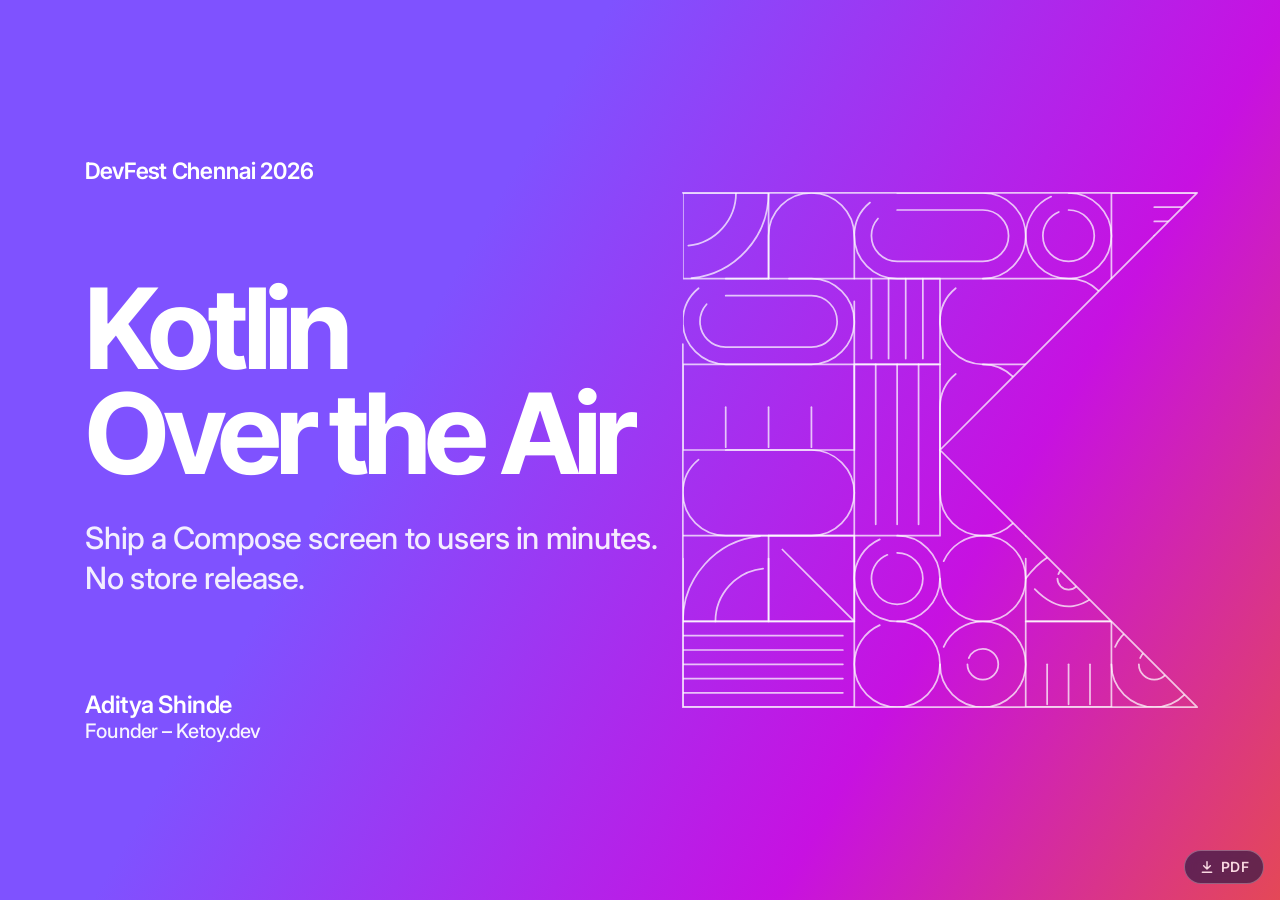
==== commit 803a22ff: "Add a PDF of the slides; drop the KetoyVM repo link from the site - kotlin-over-the-air.pdf: all 28 " ====
--- a/devfest-chennai-26/index.html
+++ b/devfest-chennai-26/index.html
@@ -51,7 +51,7 @@
         <ul>
           <li>Hands up: who shipped a one-line fix, then waited a week?</li>
           <li>"That wait is what this talk is about."</li>
-          <li>One sentence: who I am. Founder of Ketoy.dev; KetoyVM is open source.</li>
+          <li>One sentence: who I am. Founder of Ketoy.dev.</li>
           <li>Promise: by the end you'll see a Kotlin edit reach a phone, live.</li>
         </ul>
         <p>→ "Let's start with that week."</p>
@@ -116,8 +116,27 @@
           <li>RN and Flutter devs ship <i>code</i> over the air today.</li>
           <li>Land on "Kotlin?" Pause. Let the room answer.</li>
         </ul>
-        <p>→ "Here's why that week matters."</p>
+        <p>→ "And it isn't just small teams."</p>
         <p><i>Swiggy / Flipkart removed: no public source. Add back only with a link.</i></p>
+      </aside>
+    </section>
+
+    <!-- 02a · IT HAPPENS TO EVERYONE (review-limbo tweet) ================ -->
+    <section class="s s-tweet" data-background-color="#1d1442">
+      <svg class="art ghost" data-art="line" data-cols="16" data-rows="9" data-cell="120" data-seed="77" data-mask="rect" data-stroke="rgba(255,255,255,.07)" style="left:0; top:0; width:1920px; height:1080px"></svg>
+      <div class="label z">October 3, 2026</div>
+      <div class="tweet-wrap z">
+        <img class="tweet" src="media/tweet-review-limbo.webp" alt="Peter Steinberger, Oct 3: Do I know anyone at Google who could help? We're now over a week in review limbo for OpenClaw's Android app. Sundar Pichai replies: Ack, will follow up.">
+        <span class="sticker s-yellow auto" style="left:78%; top:-5%; --r:5deg; --i:0">a week in review</span>
+      </div>
+      <aside class="notes">
+        <p>⏱ ~30 s · no clicks</p>
+        <ul>
+          <li>"This was October 3rd. A well-known developer, a popular app, over a week stuck in Play review."</li>
+          <li>"The fix was to get the CEO of Google to reply." Pause for the laugh.</li>
+          <li>"Most of us can't tweet at Sundar."</li>
+        </ul>
+        <p>→ "So let's do the math for everyone else."</p>
       </aside>
     </section>
 
@@ -197,7 +216,7 @@
           <li>Define <b>capability</b>. You'll hear it all talk.</li>
         </ul>
         <p>→ "If you remember one sentence from today, make it this one."</p>
-        <p><i>Store-policy question? "Hold it, slide 23 answers it."</i></p>
+        <p><i>Store-policy question? "Hold it, slide 24 answers it."</i></p>
       </aside>
     </section>
 
@@ -437,8 +456,16 @@
       <div class="field" data-field></div>
       <div class="z">
         <div class="rec"><i></i> LIVE</div>
-        <h2>Demo</h2>
-        <div class="flow"><span>Edit <code>TodoListScreen.kt</code></span><span class="a">→</span><span>ketoyBundle</span><span class="a">→</span><span>upload</span><span class="a">→</span><span>the phone updates</span></div>
+        <div class="cmds">
+          <div class="cmd-row">
+            <p class="cmd-cap">One command, a few minutes, and it's live.</p>
+            <code class="cmd"><span class="pr">$</span> ketoy push ktx main.ktx --version 12</code>
+          </div>
+          <div class="cmd-row">
+            <p class="cmd-cap">Messed up? No worries. Roll back instantly.</p>
+            <code class="cmd"><span class="pr">$</span> ketoy ktx rollback</code>
+          </div>
+        </div>
       </div>
       <svg class="illus" viewBox="0 0 560 720" aria-hidden="true">
         <rect class="ln" pathLength="1" x="150" y="40" width="300" height="600" rx="44"/>
@@ -457,8 +484,9 @@
         <ul>
           <li>Phone on scrcpy / doc cam, on the KBC Todo screen.</li>
           <li>Change one visible thing: header text and a colour.</li>
-          <li><code>./gradlew :app:ketoyBundle</code>, upload, relaunch.</li>
+          <li>Build the bundle, then <code>ketoy push ktx main.ktx --version 12</code>. Relaunch.</li>
           <li>★ "I didn't reinstall anything."</li>
+          <li><code>ketoy ktx rollback</code>: the previous version is back on the next launch.</li>
           <li>Bonus: the same file on the iOS simulator.</li>
           <li>Tamper: flip one byte, and the native screen appears.</li>
         </ul>
@@ -635,11 +663,6 @@
         </div>
       </div>
 
-      <div class="policy">
-        <span class="enter" style="--i:3"><span class="y">✓</span>Play review: passed</span>
-        <span class="p enter" style="--i:4"><b>App Store:</b>&nbsp;built for guideline 2.5.2, submission pending</span>
-      </div>
-
       <aside class="notes">
         <p>⏱ 22:00 → 24:30 · no clicks, builds itself</p>
         <ul>
@@ -648,7 +671,7 @@
           <li>★ "Compose Multiplatform can't produce SwiftUI views. So we wrote a walker that does." Dynamic Type, VoiceOver, native scroll.</li>
           <li>CMP: Material3 on Skia, all 30 components, parity-tested.</li>
           <li>Play: interpreted code in a VM is the allowed lane.</li>
-          <li>App Store: say "pending" out loud. Canvas isn't on SwiftUI yet.</li>
+          <li>If asked about the App Store: built for guideline 2.5.2, submission pending. Canvas isn't on SwiftUI yet.</li>
         </ul>
         <p>→ "Real apps aren't one screen."</p>
         <p><i>Drop real screenshots at media/android.png, media/ios-swiftui.png, media/ios-cmp.png (portrait 3:5). They replace the drawn phones automatically.</i></p>
@@ -750,14 +773,14 @@
       <svg class="art" data-art="line" data-cols="5" data-rows="5" data-cell="112" data-seed="23" data-mask="k" data-stroke="rgba(255,255,255,.72)"></svg>
       <h2 class="z">Thank you</h2>
       <div class="row z">
-        <img class="qr" src="media/qr-repo.svg" alt="QR code for github.com/KetoyDev/KetoyVM">
+        <img class="qr" src="media/qr-linkedin.svg" alt="QR code for linkedin.com/in/adityashinde1095">
         <div class="links">
-          <a href="https://github.com/KetoyDev/KetoyVM">github.com/KetoyDev/KetoyVM</a>
+          <p class="cap">Let's connect</p>
+          <a href="https://www.linkedin.com/in/adityashinde1095">linkedin.com/in/adityashinde1095</a>
           <a href="https://ketoy.dev">ketoy.dev</a>
-          <p class="cap">Quick start in 15 minutes.</p>
-        </div>
-      </div>
-      <div class="who z"><span>Let's connect<small><a href="https://www.linkedin.com/in/adityashinde1095">linkedin.com/in/adityashinde1095</a></small></span><span>Aditya Shinde<small>Founder – Ketoy.dev</small></span><span>#DevFestChennai</span></div>
+        </div>
+      </div>
+      <div class="who z"><span>Aditya Shinde<small>Founder – Ketoy.dev</small></span><span>#DevFestChennai</span></div>
       <aside class="notes">
         <p>⏱ 28:30 → 30:00</p>
         <ul>
@@ -765,12 +788,14 @@
           <li>Point at the QR. Say where to find you.</li>
         </ul>
         <p>Q&amp;A prep: SCRIPT.md, original slide 10 (perf, App Store, capability versioning, minAppVersion).</p>
-        <p><i>QR is real (github.com/KetoyDev/KetoyVM). Test it from two phones. Replace "after the talk" with your booth or location.</i></p>
+        <p><i>QR is real (linkedin.com/in/adityashinde1095). Test it from two phones. Replace "after the talk" with your booth or location.</i></p>
       </aside>
     </section>
 
   </div>
 </div>
+
+<a class="pdf-dl" href="kotlin-over-the-air.pdf" download="Kotlin-Over-the-Air-DevFest-Chennai-2026.pdf" aria-label="Download these slides as a PDF"><svg viewBox="0 0 24 24" aria-hidden="true"><path d="M12 4v11M7 10l5 5 5-5M5 20h14"/></svg>PDF</a>
 
 <script src="vendor/reveal.js/dist/reveal.js"></script>
 <script src="vendor/reveal.js/plugin/notes/notes.js"></script>
--- a/devfest-chennai-26/css/konf.css
+++ b/devfest-chennai-26/css/konf.css
@@ -322,8 +322,10 @@
 .s-demo .rec { display: inline-flex; align-items: center; gap: 18px; font-family: var(--display); font-size: 36px; font-weight: 700; letter-spacing: .14em; margin-bottom: 32px; }
 .s-demo .rec i { width: 22px; height: 22px; border-radius: 50%; background: var(--white); animation: rec 1.6s ease-in-out infinite; }
 @keyframes rec { 50% { opacity: .2; } }
-.s-demo .flow { max-width: 1000px; margin-top: 64px; display: flex; gap: 28px; align-items: baseline; font-size: 40px; font-weight: 600; flex-wrap: wrap; }
-.s-demo .flow .a { color: var(--white-60); }
+.s-demo .cmds { margin-top: 56px; display: flex; flex-direction: column; gap: 40px; max-width: 1060px; }
+.s-demo .cmd-cap { font-size: 38px; font-weight: 600; margin: 0 0 16px; }
+.s-demo .cmd { display: inline-block; font-family: var(--mono); font-size: 40px; font-weight: 600; color: #fff; background: rgba(29,20,66,.72); border: 2px solid rgba(255,255,255,.22); border-radius: 18px; padding: 18px 30px; white-space: nowrap; }
+.s-demo .cmd .pr { color: var(--teal); margin-right: 8px; }
 .s-demo .illus { position: absolute; right: 150px; top: 170px; width: 560px; height: 720px; z-index: 1; overflow: visible; }
 .illus .ln { fill: none; stroke: #fff; stroke-width: 3; stroke-linecap: round; stroke-linejoin: round; vector-effect: non-scaling-stroke; stroke-dasharray: 1 2; stroke-dashoffset: 1.02; }
 .illus circle.ln { fill: var(--teal); fill-opacity: 0; stroke: var(--teal); }
@@ -546,12 +548,11 @@
 .s-thanks h2 { font-size: 200px; letter-spacing: -0.06em; line-height: .9; }
 .s-thanks .row { display: flex; gap: 64px; align-items: center; }
 .s-thanks .qr { width: 260px; height: 260px; background: #fff; border-radius: 22px; padding: 14px; box-sizing: border-box; }
-.s-thanks .links a { display: block; font-family: var(--display); font-size: 56px; font-weight: 700; letter-spacing: -0.035em; line-height: 1.15; }
-.s-thanks .links .cap { color: var(--white); margin-top: 18px; }
+.s-thanks .links a { display: block; font-family: var(--display); font-size: 50px; font-weight: 700; letter-spacing: -0.035em; line-height: 1.15; }
+.s-thanks .links .cap { color: var(--white); margin: 0 0 10px; font-size: 36px; font-weight: 600; }
 .s-thanks .who { font-size: 36px; font-weight: 600; display: flex; gap: 64px; }
 .s-thanks .who { align-items: flex-end; }
 .s-thanks .who span small { display: block; font-size: 30px; font-weight: 500; color: var(--white-80); margin-top: 6px; }
-.s-thanks .who span:first-child small { font-family: var(--display); font-size: 44px; font-weight: 700; letter-spacing: -0.03em; color: #fff; }
 .s-thanks .who a { color: inherit; text-decoration: none; }
 .s-thanks .art { right: 110px; top: 170px; width: 540px; height: 540px; }
 
@@ -739,3 +740,29 @@
 .ktx-row.p .hex { box-shadow: inset 0 -3px 0 #ff3d8b; justify-self: start; }
 .ktx-row.t .hex { box-shadow: inset 0 -3px 0 #45e6c4; justify-self: start; }
 .ktx-row.g { background: rgba(69,230,196,.20); }
+
+/* ---------- Review-limbo tweet ---------------------------------------- */
+
+.s-tweet { justify-content: center; align-items: center; gap: 36px; }
+.s-tweet .label { align-self: stretch; }
+.s-tweet .tweet-wrap { position: relative; }
+.s-tweet .tweet { display: block; width: 1280px; height: auto; border-radius: 32px; border: 2px solid rgba(255,255,255,.18); box-shadow: 0 40px 90px rgba(0,0,0,.45); }
+.s-tweet .sticker { font-size: 38px; padding: 14px 30px; }
+
+/* ---------- PDF download (readers only) -------------------------------- */
+
+.pdf-dl {
+  position: fixed; right: 16px; bottom: 16px; z-index: 50;
+  display: inline-flex; align-items: center; gap: 6px;
+  padding: 8px 14px; border-radius: 999px;
+  font: 600 14px/1 'Inter', -apple-system, 'Segoe UI', sans-serif; letter-spacing: .02em;
+  color: #fff; text-decoration: none;
+  background: rgba(29, 20, 66, .78); border: 1px solid rgba(255, 255, 255, .35);
+  -webkit-backdrop-filter: blur(6px); backdrop-filter: blur(6px);
+  opacity: .8; transition: opacity .2s ease, background .2s ease;
+}
+.pdf-dl:hover, .pdf-dl:focus-visible { opacity: 1; background: rgba(29, 20, 66, .95); outline: none; }
+.pdf-dl svg { width: 16px; height: 16px; fill: none; stroke: currentColor; stroke-width: 2.2; stroke-linecap: round; stroke-linejoin: round; }
+/* on stage the deck is full screen; the button never shows there */
+:fullscreen .pdf-dl, html:fullscreen .pdf-dl, html.embedded .pdf-dl, html.print-pdf .pdf-dl { display: none; }
+@media print { .pdf-dl { display: none; } }
